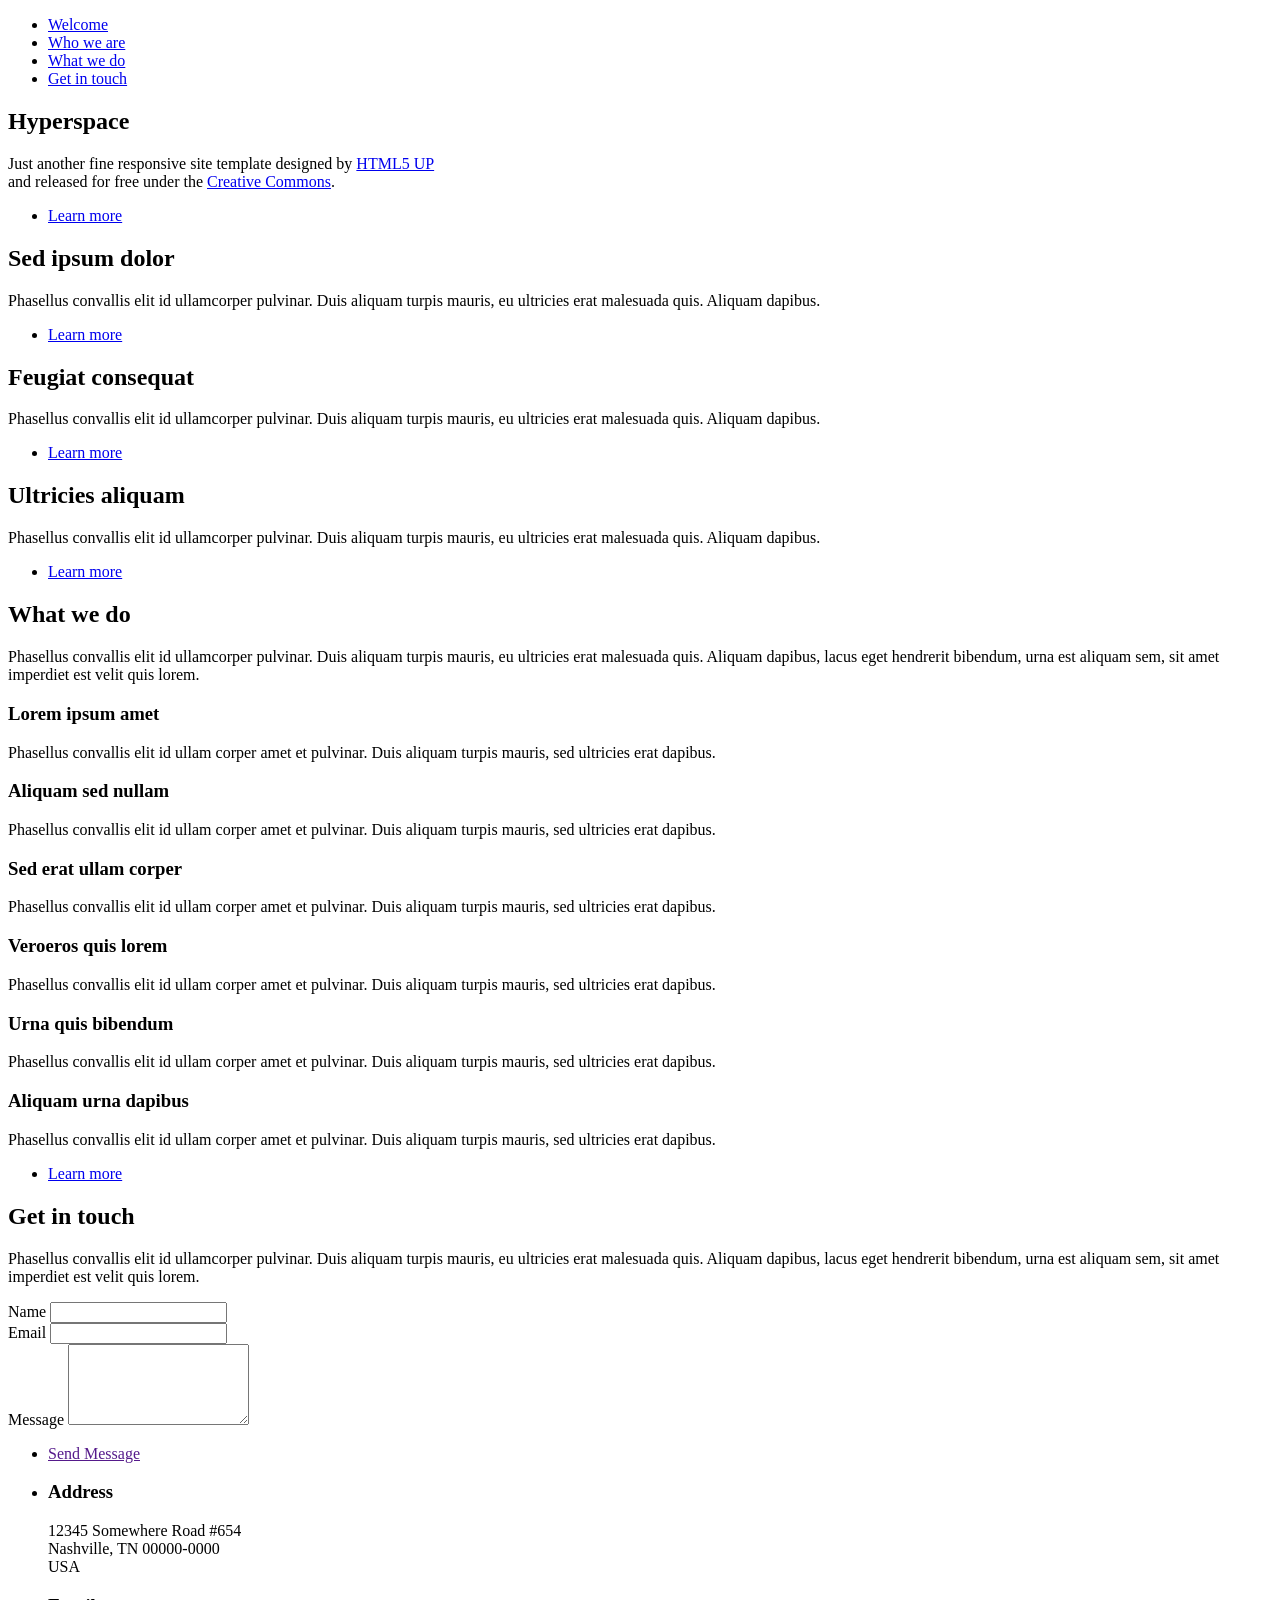
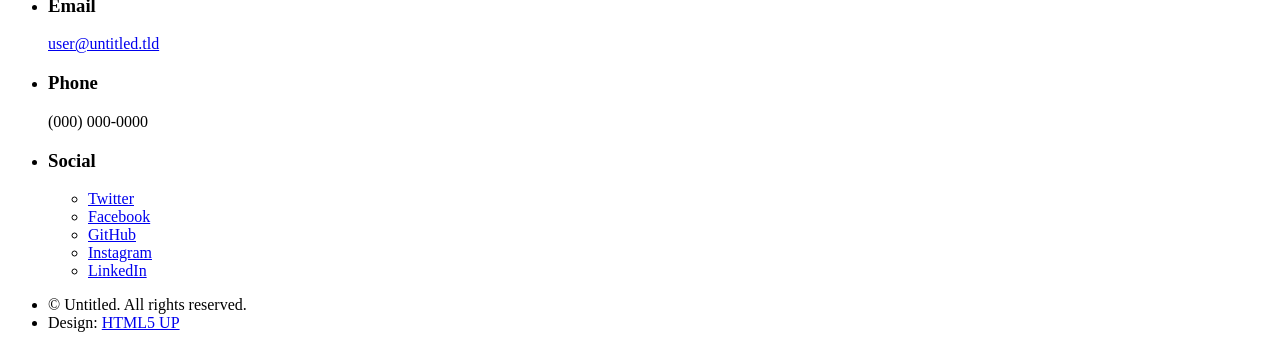
==== index.html @ 0ac6e97e "uploading template" ====
<!DOCTYPE HTML>
<!--
	Hyperspace by HTML5 UP
	html5up.net | @ajlkn
	Free for personal and commercial use under the CCA 3.0 license (html5up.net/license)
-->
<html>
	<head>
		<title>Hyperspace by HTML5 UP</title>
		<meta charset="utf-8" />
		<meta name="viewport" content="width=device-width, initial-scale=1, user-scalable=no" />
		<link rel="stylesheet" href="assets/css/main.css" />
		<noscript><link rel="stylesheet" href="assets/css/noscript.css" /></noscript>
	</head>
	<body class="is-preload">

		<!-- Sidebar -->
			<section id="sidebar">
				<div class="inner">
					<nav>
						<ul>
							<li><a href="#intro">Welcome</a></li>
							<li><a href="#one">Who we are</a></li>
							<li><a href="#two">What we do</a></li>
							<li><a href="#three">Get in touch</a></li>
						</ul>
					</nav>
				</div>
			</section>

		<!-- Wrapper -->
			<div id="wrapper">

				<!-- Intro -->
					<section id="intro" class="wrapper style1 fullscreen fade-up">
						<div class="inner">
							<h1>Hyperspace</h1>
							<p>Just another fine responsive site template designed by <a href="http://html5up.net">HTML5 UP</a><br />
							and released for free under the <a href="http://html5up.net/license">Creative Commons</a>.</p>
							<ul class="actions">
								<li><a href="#one" class="button scrolly">Learn more</a></li>
							</ul>
						</div>
					</section>

				<!-- One -->
					<section id="one" class="wrapper style2 spotlights">
						<section>
							<a href="#" class="image"><img src="images/pic01.jpg" alt="" data-position="center center" /></a>
							<div class="content">
								<div class="inner">
									<h2>Sed ipsum dolor</h2>
									<p>Phasellus convallis elit id ullamcorper pulvinar. Duis aliquam turpis mauris, eu ultricies erat malesuada quis. Aliquam dapibus.</p>
									<ul class="actions">
										<li><a href="generic.html" class="button">Learn more</a></li>
									</ul>
								</div>
							</div>
						</section>
						<section>
							<a href="#" class="image"><img src="images/pic02.jpg" alt="" data-position="top center" /></a>
							<div class="content">
								<div class="inner">
									<h2>Feugiat consequat</h2>
									<p>Phasellus convallis elit id ullamcorper pulvinar. Duis aliquam turpis mauris, eu ultricies erat malesuada quis. Aliquam dapibus.</p>
									<ul class="actions">
										<li><a href="generic.html" class="button">Learn more</a></li>
									</ul>
								</div>
							</div>
						</section>
						<section>
							<a href="#" class="image"><img src="images/pic03.jpg" alt="" data-position="25% 25%" /></a>
							<div class="content">
								<div class="inner">
									<h2>Ultricies aliquam</h2>
									<p>Phasellus convallis elit id ullamcorper pulvinar. Duis aliquam turpis mauris, eu ultricies erat malesuada quis. Aliquam dapibus.</p>
									<ul class="actions">
										<li><a href="generic.html" class="button">Learn more</a></li>
									</ul>
								</div>
							</div>
						</section>
					</section>

				<!-- Two -->
					<section id="two" class="wrapper style3 fade-up">
						<div class="inner">
							<h2>What we do</h2>
							<p>Phasellus convallis elit id ullamcorper pulvinar. Duis aliquam turpis mauris, eu ultricies erat malesuada quis. Aliquam dapibus, lacus eget hendrerit bibendum, urna est aliquam sem, sit amet imperdiet est velit quis lorem.</p>
							<div class="features">
								<section>
									<span class="icon solid major fa-code"></span>
									<h3>Lorem ipsum amet</h3>
									<p>Phasellus convallis elit id ullam corper amet et pulvinar. Duis aliquam turpis mauris, sed ultricies erat dapibus.</p>
								</section>
								<section>
									<span class="icon solid major fa-lock"></span>
									<h3>Aliquam sed nullam</h3>
									<p>Phasellus convallis elit id ullam corper amet et pulvinar. Duis aliquam turpis mauris, sed ultricies erat dapibus.</p>
								</section>
								<section>
									<span class="icon solid major fa-cog"></span>
									<h3>Sed erat ullam corper</h3>
									<p>Phasellus convallis elit id ullam corper amet et pulvinar. Duis aliquam turpis mauris, sed ultricies erat dapibus.</p>
								</section>
								<section>
									<span class="icon solid major fa-desktop"></span>
									<h3>Veroeros quis lorem</h3>
									<p>Phasellus convallis elit id ullam corper amet et pulvinar. Duis aliquam turpis mauris, sed ultricies erat dapibus.</p>
								</section>
								<section>
									<span class="icon solid major fa-link"></span>
									<h3>Urna quis bibendum</h3>
									<p>Phasellus convallis elit id ullam corper amet et pulvinar. Duis aliquam turpis mauris, sed ultricies erat dapibus.</p>
								</section>
								<section>
									<span class="icon major fa-gem"></span>
									<h3>Aliquam urna dapibus</h3>
									<p>Phasellus convallis elit id ullam corper amet et pulvinar. Duis aliquam turpis mauris, sed ultricies erat dapibus.</p>
								</section>
							</div>
							<ul class="actions">
								<li><a href="generic.html" class="button">Learn more</a></li>
							</ul>
						</div>
					</section>

				<!-- Three -->
					<section id="three" class="wrapper style1 fade-up">
						<div class="inner">
							<h2>Get in touch</h2>
							<p>Phasellus convallis elit id ullamcorper pulvinar. Duis aliquam turpis mauris, eu ultricies erat malesuada quis. Aliquam dapibus, lacus eget hendrerit bibendum, urna est aliquam sem, sit amet imperdiet est velit quis lorem.</p>
							<div class="split style1">
								<section>
									<form method="post" action="#">
										<div class="fields">
											<div class="field half">
												<label for="name">Name</label>
												<input type="text" name="name" id="name" />
											</div>
											<div class="field half">
												<label for="email">Email</label>
												<input type="text" name="email" id="email" />
											</div>
											<div class="field">
												<label for="message">Message</label>
												<textarea name="message" id="message" rows="5"></textarea>
											</div>
										</div>
										<ul class="actions">
											<li><a href="" class="button submit">Send Message</a></li>
										</ul>
									</form>
								</section>
								<section>
									<ul class="contact">
										<li>
											<h3>Address</h3>
											<span>12345 Somewhere Road #654<br />
											Nashville, TN 00000-0000<br />
											USA</span>
										</li>
										<li>
											<h3>Email</h3>
											<a href="#">user@untitled.tld</a>
										</li>
										<li>
											<h3>Phone</h3>
											<span>(000) 000-0000</span>
										</li>
										<li>
											<h3>Social</h3>
											<ul class="icons">
												<li><a href="#" class="icon brands fa-twitter"><span class="label">Twitter</span></a></li>
												<li><a href="#" class="icon brands fa-facebook-f"><span class="label">Facebook</span></a></li>
												<li><a href="#" class="icon brands fa-github"><span class="label">GitHub</span></a></li>
												<li><a href="#" class="icon brands fa-instagram"><span class="label">Instagram</span></a></li>
												<li><a href="#" class="icon brands fa-linkedin-in"><span class="label">LinkedIn</span></a></li>
											</ul>
										</li>
									</ul>
								</section>
							</div>
						</div>
					</section>

			</div>

		<!-- Footer -->
			<footer id="footer" class="wrapper style1-alt">
				<div class="inner">
					<ul class="menu">
						<li>&copy; Untitled. All rights reserved.</li><li>Design: <a href="http://html5up.net">HTML5 UP</a></li>
					</ul>
				</div>
			</footer>

		<!-- Scripts -->
			<script src="assets/js/jquery.min.js"></script>
			<script src="assets/js/jquery.scrollex.min.js"></script>
			<script src="assets/js/jquery.scrolly.min.js"></script>
			<script src="assets/js/browser.min.js"></script>
			<script src="assets/js/breakpoints.min.js"></script>
			<script src="assets/js/util.js"></script>
			<script src="assets/js/main.js"></script>

	</body>
</html>
---- assets/css/main.css ----
@import url(fontawesome-all.min.css);

/*
	Hyperspace by HTML5 UP
	html5up.net | @ajlkn
	Free for personal and commercial use under the CCA 3.0 license (html5up.net/license)
*/

html, body, div, span, applet, object,
iframe, h1, h2, h3, h4, h5, h6, p, blockquote,
pre, a, abbr, acronym, address, big, cite,
code, del, dfn, em, img, ins, kbd, q, s, samp,
small, strike, strong, sub, sup, tt, var, b,
u, i, center, dl, dt, dd, ol, ul, li, fieldset,
form, label, legend, table, caption, tbody,
tfoot, thead, tr, th, td, article, aside,
canvas, details, embed, figure, figcaption,
footer, header, hgroup, menu, nav, output, ruby,
section, summary, time, mark, audio, video {
	margin: 0;
	padding: 0;
	border: 0;
	font-size: 100%;
	font: inherit;
	vertical-align: baseline;}

article, aside, details, figcaption, figure,
footer, header, hgroup, menu, nav, section {
	display: block;}

body {
	line-height: 1;
}

ol, ul {
	list-style: none;
}

blockquote, q {
	quotes: none;
}

	blockquote:before, blockquote:after, q:before, q:after {
		content: '';
		content: none;
	}

table {
	border-collapse: collapse;
	border-spacing: 0;
}

body {
	-webkit-text-size-adjust: none;
}

mark {
	background-color: transparent;
	color: inherit;
}

input::-moz-focus-inner {
	border: 0;
	padding: 0;
}

input, select, textarea {
	-moz-appearance: none;
	-webkit-appearance: none;
	-ms-appearance: none;
	appearance: none;
}

/* Basic */

	@-ms-viewport {
		width: device-width;
	}

	body {
		-ms-overflow-style: scrollbar;
	}

	@media screen and (max-width: 480px) {

		html, body {
			min-width: 320px;
		}

	}

	html {
		box-sizing: border-box;
	}

	*, *:before, *:after {
		box-sizing: inherit;
	}

	body {
		background: #312450;
	}

		body.is-preload *, body.is-preload *:before, body.is-preload *:after {
			-moz-animation: none !important;
			-webkit-animation: none !important;
			-ms-animation: none !important;
			animation: none !important;
			-moz-transition: none !important;
			-webkit-transition: none !important;
			-ms-transition: none !important;
			transition: none !important;
		}

/* Type */

	body, input, select, textarea {
		color: rgba(255, 255, 255, 0.55);
		font-family: Arial, Helvetica, sans-serif;
		font-size: 16.5pt;
		font-weight: normal;
		line-height: 1.75;
	}

		@media screen and (max-width: 1680px) {

			body, input, select, textarea {
				font-size: 13pt;
			}

		}

		@media screen and (max-width: 1280px) {

			body, input, select, textarea {
				font-size: 12pt;
			}

		}

		@media screen and (max-width: 360px) {

			body, input, select, textarea {
				font-size: 11pt;
			}

		}

	a {
		-moz-transition: color 0.2s ease, border-bottom-color 0.2s ease;
		-webkit-transition: color 0.2s ease, border-bottom-color 0.2s ease;
		-ms-transition: color 0.2s ease, border-bottom-color 0.2s ease;
		transition: color 0.2s ease, border-bottom-color 0.2s ease;
		border-bottom: dotted 1px rgba(255, 255, 255, 0.35);
		color: inherit;
		text-decoration: none;
	}

		a:hover {
			border-bottom-color: transparent;
			color: #ffffff;
		}

	strong, b {
		color: #ffffff;
		font-weight: bold;
	}

	em, i {
		font-style: italic;
	}

	p {
		margin: 0 0 2em 0;
	}

	h1, h2, h3, h4, h5, h6 {
		color: #ffffff;
		font-weight: bold;
		line-height: 1.5;
		margin: 0 0 0.5em 0;
	}

		h1 a, h2 a, h3 a, h4 a, h5 a, h6 a {
			color: inherit;
			text-decoration: none;
		}

	h1 {
		font-size: 2.75em;
	}

		h1.major {
			margin: 0 0 1.3em 0;
			position: relative;
			padding-bottom: 0.35em;
		}

			h1.major:after {
				background-image: -moz-linear-gradient(to right, #5e42a6, #b74e91);
				background-image: -webkit-linear-gradient(to right, #5e42a6, #b74e91);
				background-image: -ms-linear-gradient(to right, #5e42a6, #b74e91);
				background-image: linear-gradient(to right, #5e42a6, #b74e91);
				-moz-transition: max-width 0.2s ease;
				-webkit-transition: max-width 0.2s ease;
				-ms-transition: max-width 0.2s ease;
				transition: max-width 0.2s ease;
				border-radius: 0.2em;
				bottom: 0;
				content: '';
				height: 0.05em;
				position: absolute;
				right: 0;
				width: 100%;
			}

	h2 {
		font-size: 1.75em;
	}

	h3 {
		font-size: 1.1em;
	}

	h4 {
		font-size: 1em;
	}

	h5 {
		font-size: 0.8em;
	}

	h6 {
		font-size: 0.6em;
	}

	@media screen and (max-width: 736px) {

		h1 {
			font-size: 2em;
		}

		h2 {
			font-size: 1.25em;
		}

		h3 {
			font-size: 1em;
		}

		h4 {
			font-size: 0.8em;
		}

		h5 {
			font-size: 0.6em;
		}

		h6 {
			font-size: 0.6em;
		}

	}

	sub {
		font-size: 0.8em;
		position: relative;
		top: 0.5em;
	}

	sup {
		font-size: 0.8em;
		position: relative;
		top: -0.5em;
	}

	blockquote {
		border-left: solid 4px rgba(255, 255, 255, 0.15);
		font-style: italic;
		margin: 0 0 2em 0;
		padding: 0.5em 0 0.5em 2em;
	}

	code {
		background: rgba(255, 255, 255, 0.05);
		border-radius: 0.25em;
		border: solid 1px rgba(255, 255, 255, 0.15);
		font-family: "Courier New", monospace;
		font-size: 0.9em;
		margin: 0 0.25em;
		padding: 0.25em 0.65em;
	}

	pre {
		-webkit-overflow-scrolling: touch;
		font-family: "Courier New", monospace;
		font-size: 0.9em;
		margin: 0 0 2em 0;
	}

		pre code {
			display: block;
			line-height: 1.75em;
			padding: 1em 1.5em;
			overflow-x: auto;
		}

	hr {
		border: 0;
		border-bottom: solid 1px rgba(255, 255, 255, 0.15);
		margin: 2em 0;
	}

		hr.major {
			margin: 3em 0;
		}

	.align-left {
		text-align: left;
	}

	.align-center {
		text-align: center;
	}

	.align-right {
		text-align: right;
	}

/* Row */

	.row {
		display: flex;
		flex-wrap: wrap;
		box-sizing: border-box;
		align-items: stretch;
	}

		.row > * {
			box-sizing: border-box;
		}

		.row.gtr-uniform > * > :last-child {
			margin-bottom: 0;
		}

		.row.aln-left {
			justify-content: flex-start;
		}

		.row.aln-center {
			justify-content: center;
		}

		.row.aln-right {
			justify-content: flex-end;
		}

		.row.aln-top {
			align-items: flex-start;
		}

		.row.aln-middle {
			align-items: center;
		}

		.row.aln-bottom {
			align-items: flex-end;
		}

		.row > .imp {
			order: -1;
		}

		.row > .col-1 {
			width: 8.33333%;
		}

		.row > .off-1 {
			margin-left: 8.33333%;
		}

		.row > .col-2 {
			width: 16.66667%;
		}

		.row > .off-2 {
			margin-left: 16.66667%;
		}

		.row > .col-3 {
			width: 25%;
		}

		.row > .off-3 {
			margin-left: 25%;
		}

		.row > .col-4 {
			width: 33.33333%;
		}

		.row > .off-4 {
			margin-left: 33.33333%;
		}

		.row > .col-5 {
			width: 41.66667%;
		}

		.row > .off-5 {
			margin-left: 41.66667%;
		}

		.row > .col-6 {
			width: 50%;
		}

		.row > .off-6 {
			margin-left: 50%;
		}

		.row > .col-7 {
			width: 58.33333%;
		}

		.row > .off-7 {
			margin-left: 58.33333%;
		}

		.row > .col-8 {
			width: 66.66667%;
		}

		.row > .off-8 {
			margin-left: 66.66667%;
		}

		.row > .col-9 {
			width: 75%;
		}

		.row > .off-9 {
			margin-left: 75%;
		}

		.row > .col-10 {
			width: 83.33333%;
		}

		.row > .off-10 {
			margin-left: 83.33333%;
		}

		.row > .col-11 {
			width: 91.66667%;
		}

		.row > .off-11 {
			margin-left: 91.66667%;
		}

		.row > .col-12 {
			width: 100%;
		}

		.row > .off-12 {
			margin-left: 100%;
		}

		.row.gtr-0 {
			margin-top: 0;
			margin-left: 0em;
		}

			.row.gtr-0 > * {
				padding: 0 0 0 0em;
			}

			.row.gtr-0.gtr-uniform {
				margin-top: 0em;
			}

				.row.gtr-0.gtr-uniform > * {
					padding-top: 0em;
				}

		.row.gtr-25 {
			margin-top: 0;
			margin-left: -0.375em;
		}

			.row.gtr-25 > * {
				padding: 0 0 0 0.375em;
			}

			.row.gtr-25.gtr-uniform {
				margin-top: -0.375em;
			}

				.row.gtr-25.gtr-uniform > * {
					padding-top: 0.375em;
				}

		.row.gtr-50 {
			margin-top: 0;
			margin-left: -0.75em;
		}

			.row.gtr-50 > * {
				padding: 0 0 0 0.75em;
			}

			.row.gtr-50.gtr-uniform {
				margin-top: -0.75em;
			}

				.row.gtr-50.gtr-uniform > * {
					padding-top: 0.75em;
				}

		.row {
			margin-top: 0;
			margin-left: -1.5em;
		}

			.row > * {
				padding: 0 0 0 1.5em;
			}

			.row.gtr-uniform {
				margin-top: -1.5em;
			}

				.row.gtr-uniform > * {
					padding-top: 1.5em;
				}

		.row.gtr-150 {
			margin-top: 0;
			margin-left: -2.25em;
		}

			.row.gtr-150 > * {
				padding: 0 0 0 2.25em;
			}

			.row.gtr-150.gtr-uniform {
				margin-top: -2.25em;
			}

				.row.gtr-150.gtr-uniform > * {
					padding-top: 2.25em;
				}

		.row.gtr-200 {
			margin-top: 0;
			margin-left: -3em;
		}

			.row.gtr-200 > * {
				padding: 0 0 0 3em;
			}

			.row.gtr-200.gtr-uniform {
				margin-top: -3em;
			}

				.row.gtr-200.gtr-uniform > * {
					padding-top: 3em;
				}

		@media screen and (max-width: 1680px) {

			.row {
				display: flex;
				flex-wrap: wrap;
				box-sizing: border-box;
				align-items: stretch;
			}

				.row > * {
					box-sizing: border-box;
				}

				.row.gtr-uniform > * > :last-child {
					margin-bottom: 0;
				}

				.row.aln-left {
					justify-content: flex-start;
				}

				.row.aln-center {
					justify-content: center;
				}

				.row.aln-right {
					justify-content: flex-end;
				}

				.row.aln-top {
					align-items: flex-start;
				}

				.row.aln-middle {
					align-items: center;
				}

				.row.aln-bottom {
					align-items: flex-end;
				}

				.row > .imp-xlarge {
					order: -1;
				}

				.row > .col-1-xlarge {
					width: 8.33333%;
				}

				.row > .off-1-xlarge {
					margin-left: 8.33333%;
				}

				.row > .col-2-xlarge {
					width: 16.66667%;
				}

				.row > .off-2-xlarge {
					margin-left: 16.66667%;
				}

				.row > .col-3-xlarge {
					width: 25%;
				}

				.row > .off-3-xlarge {
					margin-left: 25%;
				}

				.row > .col-4-xlarge {
					width: 33.33333%;
				}

				.row > .off-4-xlarge {
					margin-left: 33.33333%;
				}

				.row > .col-5-xlarge {
					width: 41.66667%;
				}

				.row > .off-5-xlarge {
					margin-left: 41.66667%;
				}

				.row > .col-6-xlarge {
					width: 50%;
				}

				.row > .off-6-xlarge {
					margin-left: 50%;
				}

				.row > .col-7-xlarge {
					width: 58.33333%;
				}

				.row > .off-7-xlarge {
					margin-left: 58.33333%;
				}

				.row > .col-8-xlarge {
					width: 66.66667%;
				}

				.row > .off-8-xlarge {
					margin-left: 66.66667%;
				}

				.row > .col-9-xlarge {
					width: 75%;
				}

				.row > .off-9-xlarge {
					margin-left: 75%;
				}

				.row > .col-10-xlarge {
					width: 83.33333%;
				}

				.row > .off-10-xlarge {
					margin-left: 83.33333%;
				}

				.row > .col-11-xlarge {
					width: 91.66667%;
				}

				.row > .off-11-xlarge {
					margin-left: 91.66667%;
				}

				.row > .col-12-xlarge {
					width: 100%;
				}

				.row > .off-12-xlarge {
					margin-left: 100%;
				}

				.row.gtr-0 {
					margin-top: 0;
					margin-left: 0em;
				}

					.row.gtr-0 > * {
						padding: 0 0 0 0em;
					}

					.row.gtr-0.gtr-uniform {
						margin-top: 0em;
					}

						.row.gtr-0.gtr-uniform > * {
							padding-top: 0em;
						}

				.row.gtr-25 {
					margin-top: 0;
					margin-left: -0.375em;
				}

					.row.gtr-25 > * {
						padding: 0 0 0 0.375em;
					}

					.row.gtr-25.gtr-uniform {
						margin-top: -0.375em;
					}

						.row.gtr-25.gtr-uniform > * {
							padding-top: 0.375em;
						}

				.row.gtr-50 {
					margin-top: 0;
					margin-left: -0.75em;
				}

					.row.gtr-50 > * {
						padding: 0 0 0 0.75em;
					}

					.row.gtr-50.gtr-uniform {
						margin-top: -0.75em;
					}

						.row.gtr-50.gtr-uniform > * {
							padding-top: 0.75em;
						}

				.row {
					margin-top: 0;
					margin-left: -1.5em;
				}

					.row > * {
						padding: 0 0 0 1.5em;
					}

					.row.gtr-uniform {
						margin-top: -1.5em;
					}

						.row.gtr-uniform > * {
							padding-top: 1.5em;
						}

				.row.gtr-150 {
					margin-top: 0;
					margin-left: -2.25em;
				}

					.row.gtr-150 > * {
						padding: 0 0 0 2.25em;
					}

					.row.gtr-150.gtr-uniform {
						margin-top: -2.25em;
					}

						.row.gtr-150.gtr-uniform > * {
							padding-top: 2.25em;
						}

				.row.gtr-200 {
					margin-top: 0;
					margin-left: -3em;
				}

					.row.gtr-200 > * {
						padding: 0 0 0 3em;
					}

					.row.gtr-200.gtr-uniform {
						margin-top: -3em;
					}

						.row.gtr-200.gtr-uniform > * {
							padding-top: 3em;
						}

		}

		@media screen and (max-width: 1280px) {

			.row {
				display: flex;
				flex-wrap: wrap;
				box-sizing: border-box;
				align-items: stretch;
			}

				.row > * {
					box-sizing: border-box;
				}

				.row.gtr-uniform > * > :last-child {
					margin-bottom: 0;
				}

				.row.aln-left {
					justify-content: flex-start;
				}

				.row.aln-center {
					justify-content: center;
				}

				.row.aln-right {
					justify-content: flex-end;
				}

				.row.aln-top {
					align-items: flex-start;
				}

				.row.aln-middle {
					align-items: center;
				}

				.row.aln-bottom {
					align-items: flex-end;
				}

				.row > .imp-large {
					order: -1;
				}

				.row > .col-1-large {
					width: 8.33333%;
				}

				.row > .off-1-large {
					margin-left: 8.33333%;
				}

				.row > .col-2-large {
					width: 16.66667%;
				}

				.row > .off-2-large {
					margin-left: 16.66667%;
				}

				.row > .col-3-large {
					width: 25%;
				}

				.row > .off-3-large {
					margin-left: 25%;
				}

				.row > .col-4-large {
					width: 33.33333%;
				}

				.row > .off-4-large {
					margin-left: 33.33333%;
				}

				.row > .col-5-large {
					width: 41.66667%;
				}

				.row > .off-5-large {
					margin-left: 41.66667%;
				}

				.row > .col-6-large {
					width: 50%;
				}

				.row > .off-6-large {
					margin-left: 50%;
				}

				.row > .col-7-large {
					width: 58.33333%;
				}

				.row > .off-7-large {
					margin-left: 58.33333%;
				}

				.row > .col-8-large {
					width: 66.66667%;
				}

				.row > .off-8-large {
					margin-left: 66.66667%;
				}

				.row > .col-9-large {
					width: 75%;
				}

				.row > .off-9-large {
					margin-left: 75%;
				}

				.row > .col-10-large {
					width: 83.33333%;
				}

				.row > .off-10-large {
					margin-left: 83.33333%;
				}

				.row > .col-11-large {
					width: 91.66667%;
				}

				.row > .off-11-large {
					margin-left: 91.66667%;
				}

				.row > .col-12-large {
					width: 100%;
				}

				.row > .off-12-large {
					margin-left: 100%;
				}

				.row.gtr-0 {
					margin-top: 0;
					margin-left: 0em;
				}

					.row.gtr-0 > * {
						padding: 0 0 0 0em;
					}

					.row.gtr-0.gtr-uniform {
						margin-top: 0em;
					}

						.row.gtr-0.gtr-uniform > * {
							padding-top: 0em;
						}

				.row.gtr-25 {
					margin-top: 0;
					margin-left: -0.375em;
				}

					.row.gtr-25 > * {
						padding: 0 0 0 0.375em;
					}

					.row.gtr-25.gtr-uniform {
						margin-top: -0.375em;
					}

						.row.gtr-25.gtr-uniform > * {
							padding-top: 0.375em;
						}

				.row.gtr-50 {
					margin-top: 0;
					margin-left: -0.75em;
				}

					.row.gtr-50 > * {
						padding: 0 0 0 0.75em;
					}

					.row.gtr-50.gtr-uniform {
						margin-top: -0.75em;
					}

						.row.gtr-50.gtr-uniform > * {
							padding-top: 0.75em;
						}

				.row {
					margin-top: 0;
					margin-left: -1.5em;
				}

					.row > * {
						padding: 0 0 0 1.5em;
					}

					.row.gtr-uniform {
						margin-top: -1.5em;
					}

						.row.gtr-uniform > * {
							padding-top: 1.5em;
						}

				.row.gtr-150 {
					margin-top: 0;
					margin-left: -2.25em;
				}

					.row.gtr-150 > * {
						padding: 0 0 0 2.25em;
					}

					.row.gtr-150.gtr-uniform {
						margin-top: -2.25em;
					}

						.row.gtr-150.gtr-uniform > * {
							padding-top: 2.25em;
						}

				.row.gtr-200 {
					margin-top: 0;
					margin-left: -3em;
				}

					.row.gtr-200 > * {
						padding: 0 0 0 3em;
					}

					.row.gtr-200.gtr-uniform {
						margin-top: -3em;
					}

						.row.gtr-200.gtr-uniform > * {
							padding-top: 3em;
						}

		}

		@media screen and (max-width: 980px) {

			.row {
				display: flex;
				flex-wrap: wrap;
				box-sizing: border-box;
				align-items: stretch;
			}

				.row > * {
					box-sizing: border-box;
				}

				.row.gtr-uniform > * > :last-child {
					margin-bottom: 0;
				}

				.row.aln-left {
					justify-content: flex-start;
				}

				.row.aln-center {
					justify-content: center;
				}

				.row.aln-right {
					justify-content: flex-end;
				}

				.row.aln-top {
					align-items: flex-start;
				}

				.row.aln-middle {
					align-items: center;
				}

				.row.aln-bottom {
					align-items: flex-end;
				}

				.row > .imp-medium {
					order: -1;
				}

				.row > .col-1-medium {
					width: 8.33333%;
				}

				.row > .off-1-medium {
					margin-left: 8.33333%;
				}

				.row > .col-2-medium {
					width: 16.66667%;
				}

				.row > .off-2-medium {
					margin-left: 16.66667%;
				}

				.row > .col-3-medium {
					width: 25%;
				}

				.row > .off-3-medium {
					margin-left: 25%;
				}

				.row > .col-4-medium {
					width: 33.33333%;
				}

				.row > .off-4-medium {
					margin-left: 33.33333%;
				}

				.row > .col-5-medium {
					width: 41.66667%;
				}

				.row > .off-5-medium {
					margin-left: 41.66667%;
				}

				.row > .col-6-medium {
					width: 50%;
				}

				.row > .off-6-medium {
					margin-left: 50%;
				}

				.row > .col-7-medium {
					width: 58.33333%;
				}

				.row > .off-7-medium {
					margin-left: 58.33333%;
				}

				.row > .col-8-medium {
					width: 66.66667%;
				}

				.row > .off-8-medium {
					margin-left: 66.66667%;
				}

				.row > .col-9-medium {
					width: 75%;
				}

				.row > .off-9-medium {
					margin-left: 75%;
				}

				.row > .col-10-medium {
					width: 83.33333%;
				}

				.row > .off-10-medium {
					margin-left: 83.33333%;
				}

				.row > .col-11-medium {
					width: 91.66667%;
				}

				.row > .off-11-medium {
					margin-left: 91.66667%;
				}

				.row > .col-12-medium {
					width: 100%;
				}

				.row > .off-12-medium {
					margin-left: 100%;
				}

				.row.gtr-0 {
					margin-top: 0;
					margin-left: 0em;
				}

					.row.gtr-0 > * {
						padding: 0 0 0 0em;
					}

					.row.gtr-0.gtr-uniform {
						margin-top: 0em;
					}

						.row.gtr-0.gtr-uniform > * {
							padding-top: 0em;
						}

				.row.gtr-25 {
					margin-top: 0;
					margin-left: -0.375em;
				}

					.row.gtr-25 > * {
						padding: 0 0 0 0.375em;
					}

					.row.gtr-25.gtr-uniform {
						margin-top: -0.375em;
					}

						.row.gtr-25.gtr-uniform > * {
							padding-top: 0.375em;
						}

				.row.gtr-50 {
					margin-top: 0;
					margin-left: -0.75em;
				}

					.row.gtr-50 > * {
						padding: 0 0 0 0.75em;
					}

					.row.gtr-50.gtr-uniform {
						margin-top: -0.75em;
					}

						.row.gtr-50.gtr-uniform > * {
							padding-top: 0.75em;
						}

				.row {
					margin-top: 0;
					margin-left: -1.5em;
				}

					.row > * {
						padding: 0 0 0 1.5em;
					}

					.row.gtr-uniform {
						margin-top: -1.5em;
					}

						.row.gtr-uniform > * {
							padding-top: 1.5em;
						}

				.row.gtr-150 {
					margin-top: 0;
					margin-left: -2.25em;
				}

					.row.gtr-150 > * {
						padding: 0 0 0 2.25em;
					}

					.row.gtr-150.gtr-uniform {
						margin-top: -2.25em;
					}

						.row.gtr-150.gtr-uniform > * {
							padding-top: 2.25em;
						}

				.row.gtr-200 {
					margin-top: 0;
					margin-left: -3em;
				}

					.row.gtr-200 > * {
						padding: 0 0 0 3em;
					}

					.row.gtr-200.gtr-uniform {
						margin-top: -3em;
					}

						.row.gtr-200.gtr-uniform > * {
							padding-top: 3em;
						}

		}

		@media screen and (max-width: 736px) {

			.row {
				display: flex;
				flex-wrap: wrap;
				box-sizing: border-box;
				align-items: stretch;
			}

				.row > * {
					box-sizing: border-box;
				}

				.row.gtr-uniform > * > :last-child {
					margin-bottom: 0;
				}

				.row.aln-left {
					justify-content: flex-start;
				}

				.row.aln-center {
					justify-content: center;
				}

				.row.aln-right {
					justify-content: flex-end;
				}

				.row.aln-top {
					align-items: flex-start;
				}

				.row.aln-middle {
					align-items: center;
				}

				.row.aln-bottom {
					align-items: flex-end;
				}

				.row > .imp-small {
					order: -1;
				}

				.row > .col-1-small {
					width: 8.33333%;
				}

				.row > .off-1-small {
					margin-left: 8.33333%;
				}

				.row > .col-2-small {
					width: 16.66667%;
				}

				.row > .off-2-small {
					margin-left: 16.66667%;
				}

				.row > .col-3-small {
					width: 25%;
				}

				.row > .off-3-small {
					margin-left: 25%;
				}

				.row > .col-4-small {
					width: 33.33333%;
				}

				.row > .off-4-small {
					margin-left: 33.33333%;
				}

				.row > .col-5-small {
					width: 41.66667%;
				}

				.row > .off-5-small {
					margin-left: 41.66667%;
				}

				.row > .col-6-small {
					width: 50%;
				}

				.row > .off-6-small {
					margin-left: 50%;
				}

				.row > .col-7-small {
					width: 58.33333%;
				}

				.row > .off-7-small {
					margin-left: 58.33333%;
				}

				.row > .col-8-small {
					width: 66.66667%;
				}

				.row > .off-8-small {
					margin-left: 66.66667%;
				}

				.row > .col-9-small {
					width: 75%;
				}

				.row > .off-9-small {
					margin-left: 75%;
				}

				.row > .col-10-small {
					width: 83.33333%;
				}

				.row > .off-10-small {
					margin-left: 83.33333%;
				}

				.row > .col-11-small {
					width: 91.66667%;
				}

				.row > .off-11-small {
					margin-left: 91.66667%;
				}

				.row > .col-12-small {
					width: 100%;
				}

				.row > .off-12-small {
					margin-left: 100%;
				}

				.row.gtr-0 {
					margin-top: 0;
					margin-left: 0em;
				}

					.row.gtr-0 > * {
						padding: 0 0 0 0em;
					}

					.row.gtr-0.gtr-uniform {
						margin-top: 0em;
					}

						.row.gtr-0.gtr-uniform > * {
							padding-top: 0em;
						}

				.row.gtr-25 {
					margin-top: 0;
					margin-left: -0.375em;
				}

					.row.gtr-25 > * {
						padding: 0 0 0 0.375em;
					}

					.row.gtr-25.gtr-uniform {
						margin-top: -0.375em;
					}

						.row.gtr-25.gtr-uniform > * {
							padding-top: 0.375em;
						}

				.row.gtr-50 {
					margin-top: 0;
					margin-left: -0.75em;
				}

					.row.gtr-50 > * {
						padding: 0 0 0 0.75em;
					}

					.row.gtr-50.gtr-uniform {
						margin-top: -0.75em;
					}

						.row.gtr-50.gtr-uniform > * {
							padding-top: 0.75em;
						}

				.row {
					margin-top: 0;
					margin-left: -1.5em;
				}

					.row > * {
						padding: 0 0 0 1.5em;
					}

					.row.gtr-uniform {
						margin-top: -1.5em;
					}

						.row.gtr-uniform > * {
							padding-top: 1.5em;
						}

				.row.gtr-150 {
					margin-top: 0;
					margin-left: -2.25em;
				}

					.row.gtr-150 > * {
						padding: 0 0 0 2.25em;
					}

					.row.gtr-150.gtr-uniform {
						margin-top: -2.25em;
					}

						.row.gtr-150.gtr-uniform > * {
							padding-top: 2.25em;
						}

				.row.gtr-200 {
					margin-top: 0;
					margin-left: -3em;
				}

					.row.gtr-200 > * {
						padding: 0 0 0 3em;
					}

					.row.gtr-200.gtr-uniform {
						margin-top: -3em;
					}

						.row.gtr-200.gtr-uniform > * {
							padding-top: 3em;
						}

		}

		@media screen and (max-width: 480px) {

			.row {
				display: flex;
				flex-wrap: wrap;
				box-sizing: border-box;
				align-items: stretch;
			}

				.row > * {
					box-sizing: border-box;
				}

				.row.gtr-uniform > * > :last-child {
					margin-bottom: 0;
				}

				.row.aln-left {
					justify-content: flex-start;
				}

				.row.aln-center {
					justify-content: center;
				}

				.row.aln-right {
					justify-content: flex-end;
				}

				.row.aln-top {
					align-items: flex-start;
				}

				.row.aln-middle {
					align-items: center;
				}

				.row.aln-bottom {
					align-items: flex-end;
				}

				.row > .imp-xsmall {
					order: -1;
				}

				.row > .col-1-xsmall {
					width: 8.33333%;
				}

				.row > .off-1-xsmall {
					margin-left: 8.33333%;
				}

				.row > .col-2-xsmall {
					width: 16.66667%;
				}

				.row > .off-2-xsmall {
					margin-left: 16.66667%;
				}

				.row > .col-3-xsmall {
					width: 25%;
				}

				.row > .off-3-xsmall {
					margin-left: 25%;
				}

				.row > .col-4-xsmall {
					width: 33.33333%;
				}

				.row > .off-4-xsmall {
					margin-left: 33.33333%;
				}

				.row > .col-5-xsmall {
					width: 41.66667%;
				}

				.row > .off-5-xsmall {
					margin-left: 41.66667%;
				}

				.row > .col-6-xsmall {
					width: 50%;
				}

				.row > .off-6-xsmall {
					margin-left: 50%;
				}

				.row > .col-7-xsmall {
					width: 58.33333%;
				}

				.row > .off-7-xsmall {
					margin-left: 58.33333%;
				}

				.row > .col-8-xsmall {
					width: 66.66667%;
				}

				.row > .off-8-xsmall {
					margin-left: 66.66667%;
				}

				.row > .col-9-xsmall {
					width: 75%;
				}

				.row > .off-9-xsmall {
					margin-left: 75%;
				}

				.row > .col-10-xsmall {
					width: 83.33333%;
				}

				.row > .off-10-xsmall {
					margin-left: 83.33333%;
				}

				.row > .col-11-xsmall {
					width: 91.66667%;
				}

				.row > .off-11-xsmall {
					margin-left: 91.66667%;
				}

				.row > .col-12-xsmall {
					width: 100%;
				}

				.row > .off-12-xsmall {
					margin-left: 100%;
				}

				.row.gtr-0 {
					margin-top: 0;
					margin-left: 0em;
				}

					.row.gtr-0 > * {
						padding: 0 0 0 0em;
					}

					.row.gtr-0.gtr-uniform {
						margin-top: 0em;
					}

						.row.gtr-0.gtr-uniform > * {
							padding-top: 0em;
						}

				.row.gtr-25 {
					margin-top: 0;
					margin-left: -0.375em;
				}

					.row.gtr-25 > * {
						padding: 0 0 0 0.375em;
					}

					.row.gtr-25.gtr-uniform {
						margin-top: -0.375em;
					}

						.row.gtr-25.gtr-uniform > * {
							padding-top: 0.375em;
						}

				.row.gtr-50 {
					margin-top: 0;
					margin-left: -0.75em;
				}

					.row.gtr-50 > * {
						padding: 0 0 0 0.75em;
					}

					.row.gtr-50.gtr-uniform {
						margin-top: -0.75em;
					}

						.row.gtr-50.gtr-uniform > * {
							padding-top: 0.75em;
						}

				.row {
					margin-top: 0;
					margin-left: -1.5em;
				}

					.row > * {
						padding: 0 0 0 1.5em;
					}

					.row.gtr-uniform {
						margin-top: -1.5em;
					}

						.row.gtr-uniform > * {
							padding-top: 1.5em;
						}

				.row.gtr-150 {
					margin-top: 0;
					margin-left: -2.25em;
				}

					.row.gtr-150 > * {
						padding: 0 0 0 2.25em;
					}

					.row.gtr-150.gtr-uniform {
						margin-top: -2.25em;
					}

						.row.gtr-150.gtr-uniform > * {
							padding-top: 2.25em;
						}

				.row.gtr-200 {
					margin-top: 0;
					margin-left: -3em;
				}

					.row.gtr-200 > * {
						padding: 0 0 0 3em;
					}

					.row.gtr-200.gtr-uniform {
						margin-top: -3em;
					}

						.row.gtr-200.gtr-uniform > * {
							padding-top: 3em;
						}

		}

/* Box */

	.box {
		border-radius: 0.25em;
		border: solid 1px rgba(255, 255, 255, 0.15);
		margin-bottom: 2em;
		padding: 1.5em;
	}

		.box > :last-child,
		.box > :last-child > :last-child,
		.box > :last-child > :last-child > :last-child {
			margin-bottom: 0;
		}

		.box.alt {
			border: 0;
			border-radius: 0;
			padding: 0;
		}

/* Button */

	input[type="submit"],
	input[type="reset"],
	input[type="button"],
	button,
	.button {
		-moz-appearance: none;
		-webkit-appearance: none;
		-ms-appearance: none;
		appearance: none;
		-moz-transition: border-color 0.2s ease;
		-webkit-transition: border-color 0.2s ease;
		-ms-transition: border-color 0.2s ease;
		transition: border-color 0.2s ease;
		background-color: transparent;
		border: solid 1px !important;
		border-color: rgba(255, 255, 255, 0.15) !important;
		border-radius: 3em;
		color: #ffffff !important;
		cursor: pointer;
		display: inline-block;
		font-size: 0.6em;
		font-weight: bold;
		height: calc(4.75em + 2px);
		letter-spacing: 0.25em;
		line-height: 4.75em;
		outline: 0;
		padding: 0 3.75em;
		position: relative;
		text-align: center;
		text-decoration: none;
		text-transform: uppercase;
		white-space: nowrap;
	}

		input[type="submit"]:after,
		input[type="reset"]:after,
		input[type="button"]:after,
		button:after,
		.button:after {
			-moz-transform: scale(0.25);
			-webkit-transform: scale(0.25);
			-ms-transform: scale(0.25);
			transform: scale(0.25);
			pointer-events: none;
			-moz-transition: opacity 0.2s ease, -moz-transform 0.2s ease;
			-webkit-transition: opacity 0.2s ease, -webkit-transform 0.2s ease;
			-ms-transition: opacity 0.2s ease, -ms-transform 0.2s ease;
			transition: opacity 0.2s ease, transform 0.2s ease;
			background: #ffffff;
			border-radius: 3em;
			content: '';
			height: 100%;
			left: 0;
			opacity: 0;
			position: absolute;
			top: 0;
			width: 100%;
		}

		input[type="submit"].icon:before,
		input[type="reset"].icon:before,
		input[type="button"].icon:before,
		button.icon:before,
		.button.icon:before {
			margin-right: 0.75em;
		}

		input[type="submit"].fit,
		input[type="reset"].fit,
		input[type="button"].fit,
		button.fit,
		.button.fit {
			width: 100%;
		}

		input[type="submit"].small,
		input[type="reset"].small,
		input[type="button"].small,
		button.small,
		.button.small {
			font-size: 0.4em;
		}

		input[type="submit"].large,
		input[type="reset"].large,
		input[type="button"].large,
		button.large,
		.button.large {
			font-size: 0.8em;
		}

		input[type="submit"].primary,
		input[type="reset"].primary,
		input[type="button"].primary,
		button.primary,
		.button.primary {
			background-color: #ffffff;
			color: #312450 !important;
		}

			input[type="submit"].primary:after,
			input[type="reset"].primary:after,
			input[type="button"].primary:after,
			button.primary:after,
			.button.primary:after {
				display: none;
			}

		input[type="submit"].disabled, input[type="submit"]:disabled,
		input[type="reset"].disabled,
		input[type="reset"]:disabled,
		input[type="button"].disabled,
		input[type="button"]:disabled,
		button.disabled,
		button:disabled,
		.button.disabled,
		.button:disabled {
			cursor: default;
			opacity: 0.5;
			pointer-events: none;
		}

		input[type="submit"]:hover,
		input[type="reset"]:hover,
		input[type="button"]:hover,
		button:hover,
		.button:hover {
			border-color: rgba(255, 255, 255, 0.55) !important;
		}

			input[type="submit"]:hover:after,
			input[type="reset"]:hover:after,
			input[type="button"]:hover:after,
			button:hover:after,
			.button:hover:after {
				opacity: 0.05;
				-moz-transform: scale(1);
				-webkit-transform: scale(1);
				-ms-transform: scale(1);
				transform: scale(1);
			}

			input[type="submit"]:hover:active,
			input[type="reset"]:hover:active,
			input[type="button"]:hover:active,
			button:hover:active,
			.button:hover:active {
				border-color: #ffffff !important;
			}

				input[type="submit"]:hover:active:after,
				input[type="reset"]:hover:active:after,
				input[type="button"]:hover:active:after,
				button:hover:active:after,
				.button:hover:active:after {
					opacity: 0.1;
				}

/* Features */

	.features {
		display: -moz-flex;
		display: -webkit-flex;
		display: -ms-flex;
		display: flex;
		-moz-flex-wrap: wrap;
		-webkit-flex-wrap: wrap;
		-ms-flex-wrap: wrap;
		flex-wrap: wrap;
		border-radius: 0.25em;
		border: solid 1px rgba(255, 255, 255, 0.15);
		background: rgba(255, 255, 255, 0.05);
		margin: 0 0 2em 0;
	}

		.features section {
			padding: 3.5em 3em 1em 7em ;
			width: 50%;
			border-top: solid 1px rgba(255, 255, 255, 0.15);
			position: relative;
		}

			.features section:nth-child(-n + 2) {
				border-top-width: 0;
			}

			.features section:nth-child(2n) {
				border-left: solid 1px rgba(255, 255, 255, 0.15);
			}

			.features section .icon {
				-moz-transition: opacity 0.5s ease, -moz-transform 0.5s ease;
				-webkit-transition: opacity 0.5s ease, -webkit-transform 0.5s ease;
				-ms-transition: opacity 0.5s ease, -ms-transform 0.5s ease;
				transition: opacity 0.5s ease, transform 0.5s ease;
				-moz-transition-delay: 1s;
				-webkit-transition-delay: 1s;
				-ms-transition-delay: 1s;
				transition-delay: 1s;
				-moz-transform: scale(1);
				-webkit-transform: scale(1);
				-ms-transform: scale(1);
				transform: scale(1);
				position: absolute;
				left: 3em;
				top: 3em;
				opacity: 1;
			}

			.features section:nth-child(1) .icon {
				-moz-transition-delay: 0.15s;
				-webkit-transition-delay: 0.15s;
				-ms-transition-delay: 0.15s;
				transition-delay: 0.15s;
			}

			.features section:nth-child(2) .icon {
				-moz-transition-delay: 0.3s;
				-webkit-transition-delay: 0.3s;
				-ms-transition-delay: 0.3s;
				transition-delay: 0.3s;
			}

			.features section:nth-child(3) .icon {
				-moz-transition-delay: 0.45s;
				-webkit-transition-delay: 0.45s;
				-ms-transition-delay: 0.45s;
				transition-delay: 0.45s;
			}

			.features section:nth-child(4) .icon {
				-moz-transition-delay: 0.6s;
				-webkit-transition-delay: 0.6s;
				-ms-transition-delay: 0.6s;
				transition-delay: 0.6s;
			}

			.features section:nth-child(5) .icon {
				-moz-transition-delay: 0.75s;
				-webkit-transition-delay: 0.75s;
				-ms-transition-delay: 0.75s;
				transition-delay: 0.75s;
			}

			.features section:nth-child(6) .icon {
				-moz-transition-delay: 0.9s;
				-webkit-transition-delay: 0.9s;
				-ms-transition-delay: 0.9s;
				transition-delay: 0.9s;
			}

			.features section:nth-child(7) .icon {
				-moz-transition-delay: 1.05s;
				-webkit-transition-delay: 1.05s;
				-ms-transition-delay: 1.05s;
				transition-delay: 1.05s;
			}

			.features section:nth-child(8) .icon {
				-moz-transition-delay: 1.2s;
				-webkit-transition-delay: 1.2s;
				-ms-transition-delay: 1.2s;
				transition-delay: 1.2s;
			}

			.features section:nth-child(9) .icon {
				-moz-transition-delay: 1.35s;
				-webkit-transition-delay: 1.35s;
				-ms-transition-delay: 1.35s;
				transition-delay: 1.35s;
			}

			.features section:nth-child(10) .icon {
				-moz-transition-delay: 1.5s;
				-webkit-transition-delay: 1.5s;
				-ms-transition-delay: 1.5s;
				transition-delay: 1.5s;
			}

			.features section:nth-child(11) .icon {
				-moz-transition-delay: 1.65s;
				-webkit-transition-delay: 1.65s;
				-ms-transition-delay: 1.65s;
				transition-delay: 1.65s;
			}

			.features section:nth-child(12) .icon {
				-moz-transition-delay: 1.8s;
				-webkit-transition-delay: 1.8s;
				-ms-transition-delay: 1.8s;
				transition-delay: 1.8s;
			}

			.features section:nth-child(13) .icon {
				-moz-transition-delay: 1.95s;
				-webkit-transition-delay: 1.95s;
				-ms-transition-delay: 1.95s;
				transition-delay: 1.95s;
			}

			.features section:nth-child(14) .icon {
				-moz-transition-delay: 2.1s;
				-webkit-transition-delay: 2.1s;
				-ms-transition-delay: 2.1s;
				transition-delay: 2.1s;
			}

			.features section:nth-child(15) .icon {
				-moz-transition-delay: 2.25s;
				-webkit-transition-delay: 2.25s;
				-ms-transition-delay: 2.25s;
				transition-delay: 2.25s;
			}

			.features section:nth-child(16) .icon {
				-moz-transition-delay: 2.4s;
				-webkit-transition-delay: 2.4s;
				-ms-transition-delay: 2.4s;
				transition-delay: 2.4s;
			}

			.features section:nth-child(17) .icon {
				-moz-transition-delay: 2.55s;
				-webkit-transition-delay: 2.55s;
				-ms-transition-delay: 2.55s;
				transition-delay: 2.55s;
			}

			.features section:nth-child(18) .icon {
				-moz-transition-delay: 2.7s;
				-webkit-transition-delay: 2.7s;
				-ms-transition-delay: 2.7s;
				transition-delay: 2.7s;
			}

			.features section:nth-child(19) .icon {
				-moz-transition-delay: 2.85s;
				-webkit-transition-delay: 2.85s;
				-ms-transition-delay: 2.85s;
				transition-delay: 2.85s;
			}

			.features section:nth-child(20) .icon {
				-moz-transition-delay: 3s;
				-webkit-transition-delay: 3s;
				-ms-transition-delay: 3s;
				transition-delay: 3s;
			}

		.features.inactive section .icon {
			-moz-transform: scale(0.5);
			-webkit-transform: scale(0.5);
			-ms-transform: scale(0.5);
			transform: scale(0.5);
			opacity: 0;
		}

		@media screen and (max-width: 980px) {

			.features {
				display: block;
			}

				.features section {
					border-top-width: 1px !important;
					border-left-width: 0 !important;
					width: 100%;
				}

					.features section:first-child {
						border-top-width: 0 !important;
					}

		}

		@media screen and (max-width: 736px) {

			.features section {
				padding: 2.5em 1.5em 0.1em 5.5em ;
			}

				.features section .icon {
					left: 1.5em;
					top: 2em;
				}

		}

		@media screen and (max-width: 480px) {

			.features section {
				padding: 2em 1.5em 0.1em 1.5em ;
			}

				.features section .icon {
					left: 0;
					position: relative;
					top: 0;
				}

		}

/* Form */

	form {
		margin: 0 0 2em 0;
	}

		form > :last-child {
			margin-bottom: 0;
		}

		form > .fields {
			display: -moz-flex;
			display: -webkit-flex;
			display: -ms-flex;
			display: flex;
			-moz-flex-wrap: wrap;
			-webkit-flex-wrap: wrap;
			-ms-flex-wrap: wrap;
			flex-wrap: wrap;
			width: calc(100% + 3em);
			margin: -1.5em 0 2em -1.5em;
		}

			form > .fields > .field {
				-moz-flex-grow: 0;
				-webkit-flex-grow: 0;
				-ms-flex-grow: 0;
				flex-grow: 0;
				-moz-flex-shrink: 0;
				-webkit-flex-shrink: 0;
				-ms-flex-shrink: 0;
				flex-shrink: 0;
				padding: 1.5em 0 0 1.5em;
				width: calc(100% - 1.5em);
			}

				form > .fields > .field.half {
					width: calc(50% - 0.75em);
				}

				form > .fields > .field.third {
					width: calc(100%/3 - 0.5em);
				}

				form > .fields > .field.quarter {
					width: calc(25% - 0.375em);
				}

		@media screen and (max-width: 480px) {

			form > .fields {
				width: calc(100% + 3em);
				margin: -1.5em 0 2em -1.5em;
			}

				form > .fields > .field {
					padding: 1.5em 0 0 1.5em;
					width: calc(100% - 1.5em);
				}

					form > .fields > .field.half {
						width: calc(100% - 1.5em);
					}

					form > .fields > .field.third {
						width: calc(100% - 1.5em);
					}

					form > .fields > .field.quarter {
						width: calc(100% - 1.5em);
					}

		}

	label {
		color: #ffffff;
		font-weight: bold;
		line-height: 1.5;
		margin: 0 0 0.7em 0;
		display: block;
		font-size: 1.1em;
	}

	input[type="text"],
	input[type="password"],
	input[type="email"],
	input[type="tel"],
	select,
	textarea {
		-moz-appearance: none;
		-webkit-appearance: none;
		-ms-appearance: none;
		appearance: none;
		background: rgba(255, 255, 255, 0.05);
		border-radius: 0.25em;
		border: none;
		border: solid 1px rgba(255, 255, 255, 0.15);
		color: inherit;
		display: block;
		outline: 0;
		padding: 0 1em;
		text-decoration: none;
		width: 100%;
	}

		input[type="text"]:invalid,
		input[type="password"]:invalid,
		input[type="email"]:invalid,
		input[type="tel"]:invalid,
		select:invalid,
		textarea:invalid {
			box-shadow: none;
		}

		input[type="text"]:focus,
		input[type="password"]:focus,
		input[type="email"]:focus,
		input[type="tel"]:focus,
		select:focus,
		textarea:focus {
			border-color: #ffffff;
			box-shadow: 0 0 0 1px #ffffff;
		}

	select {
		background-image: url("data:image/svg+xml;charset=utf8,%3Csvg xmlns='http://www.w3.org/2000/svg' width='40' height='40' preserveAspectRatio='none' viewBox='0 0 40 40'%3E%3Cpath d='M9.4,12.3l10.4,10.4l10.4-10.4c0.2-0.2,0.5-0.4,0.9-0.4c0.3,0,0.6,0.1,0.9,0.4l3.3,3.3c0.2,0.2,0.4,0.5,0.4,0.9 c0,0.4-0.1,0.6-0.4,0.9L20.7,31.9c-0.2,0.2-0.5,0.4-0.9,0.4c-0.3,0-0.6-0.1-0.9-0.4L4.3,17.3c-0.2-0.2-0.4-0.5-0.4-0.9 c0-0.4,0.1-0.6,0.4-0.9l3.3-3.3c0.2-0.2,0.5-0.4,0.9-0.4S9.1,12.1,9.4,12.3z' fill='rgba(255, 255, 255, 0.15)' /%3E%3C/svg%3E");
		background-size: 1.25rem;
		background-repeat: no-repeat;
		background-position: calc(100% - 1rem) center;
		height: 2.75em;
		padding-right: 2.75em;
		text-overflow: ellipsis;
	}

		select option {
			color: #ffffff;
			background: #312450;
		}

		select:focus::-ms-value {
			background-color: transparent;
		}

		select::-ms-expand {
			display: none;
		}

	input[type="text"],
	input[type="password"],
	input[type="email"],
	select {
		height: 2.75em;
	}

	textarea {
		padding: 0.75em 1em;
	}

		body.is-ie textarea {
			min-height: 10em;
		}

	input[type="checkbox"],
	input[type="radio"] {
		-moz-appearance: none;
		-webkit-appearance: none;
		-ms-appearance: none;
		appearance: none;
		display: block;
		float: left;
		margin-right: -2em;
		opacity: 0;
		width: 1em;
		z-index: -1;
	}

		input[type="checkbox"] + label,
		input[type="radio"] + label {
			text-decoration: none;
			color: rgba(255, 255, 255, 0.55);
			cursor: pointer;
			display: inline-block;
			font-size: 1em;
			font-weight: normal;
			padding-left: 2.4em;
			padding-right: 0.75em;
			position: relative;
		}

			input[type="checkbox"] + label:before,
			input[type="radio"] + label:before {
				-moz-osx-font-smoothing: grayscale;
				-webkit-font-smoothing: antialiased;
				display: inline-block;
				font-style: normal;
				font-variant: normal;
				text-rendering: auto;
				line-height: 1;
				text-transform: none !important;
				font-family: 'Font Awesome 5 Free';
				font-weight: 900;
			}

			input[type="checkbox"] + label:before,
			input[type="radio"] + label:before {
				background: rgba(255, 255, 255, 0.05);
				border-radius: 0.25em;
				border: solid 1px rgba(255, 255, 255, 0.15);
				content: '';
				display: inline-block;
				font-size: 0.8em;
				height: 2.0625em;
				left: 0;
				line-height: 2.0625em;
				position: absolute;
				text-align: center;
				top: 0;
				width: 2.0625em;
			}

		input[type="checkbox"]:checked + label:before,
		input[type="radio"]:checked + label:before {
			background: #ffffff;
			border-color: #ffffff;
			color: #b74e91;
			content: '\f00c';
		}

		input[type="checkbox"]:focus + label:before,
		input[type="radio"]:focus + label:before {
			border-color: #ffffff;
			box-shadow: 0 0 0 1px #ffffff;
		}

	input[type="checkbox"] + label:before {
		border-radius: 0.25em;
	}

	input[type="radio"] + label:before {
		border-radius: 100%;
	}

	::-webkit-input-placeholder {
		color: rgba(255, 255, 255, 0.35) !important;
		opacity: 1.0;
	}

	:-moz-placeholder {
		color: rgba(255, 255, 255, 0.35) !important;
		opacity: 1.0;
	}

	::-moz-placeholder {
		color: rgba(255, 255, 255, 0.35) !important;
		opacity: 1.0;
	}

	:-ms-input-placeholder {
		color: rgba(255, 255, 255, 0.35) !important;
		opacity: 1.0;
	}

/* Icon */

	.icon {
		text-decoration: none;
		border-bottom: none;
		position: relative;
	}

		.icon:before {
			-moz-osx-font-smoothing: grayscale;
			-webkit-font-smoothing: antialiased;
			display: inline-block;
			font-style: normal;
			font-variant: normal;
			text-rendering: auto;
			line-height: 1;
			text-transform: none !important;
			font-family: 'Font Awesome 5 Free';
			font-weight: 400;
		}

		.icon > .label {
			display: none;
		}

		.icon:before {
			line-height: inherit;
		}

		.icon.solid:before {
			font-weight: 900;
		}

		.icon.brands:before {
			font-family: 'Font Awesome 5 Brands';
		}

		.icon.major {
			width: 2.5em;
			height: 2.5em;
			display: block;
			background: #ffffff;
			border-radius: 100%;
			color: #312450;
			text-align: center;
			line-height: 2.5em;
			margin: 0 0 1.3em 0;
		}

			.icon.major:before {
				font-size: 1.25em;
			}

				.wrapper.style1 .icon.major:before {
					color: #5e42a6;
				}

				.wrapper.style1-alt .icon.major:before {
					color: #493382;
				}

				.wrapper.style2 .icon.major:before {
					color: #5052b5;
				}

				.wrapper.style2-alt .icon.major:before {
					color: #3e4094;
				}

				.wrapper.style3 .icon.major:before {
					color: #b74e91;
				}

				.wrapper.style3-alt .icon.major:before {
					color: #953d75;
				}

/* Image */

	.image {
		border-radius: 0.25em;
		border: 0;
		display: inline-block;
		position: relative;
	}

		.image img {
			border-radius: 0.25em;
			display: block;
		}

		.image.left, .image.right {
			max-width: 40%;
		}

			.image.left img, .image.right img {
				width: 100%;
			}

		.image.left {
			float: left;
			margin: 0 1.5em 1em 0;
			top: 0.25em;
		}

		.image.right {
			float: right;
			margin: 0 0 1em 1.5em;
			top: 0.25em;
		}

		.image.fit {
			display: block;
			margin: 0 0 2em 0;
			width: 100%;
		}

			.image.fit img {
				width: 100%;
			}

		.image.main {
			display: block;
			margin: 0 0 3em 0;
			width: 100%;
		}

			.image.main img {
				width: 100%;
			}

/* List */

	ol {
		list-style: decimal;
		margin: 0 0 2em 0;
		padding-left: 1.25em;
	}

		ol li {
			padding-left: 0.25em;
		}

	ul {
		list-style: disc;
		margin: 0 0 2em 0;
		padding-left: 1em;
	}

		ul li {
			padding-left: 0.5em;
		}

		ul.alt {
			list-style: none;
			padding-left: 0;
		}

			ul.alt li {
				border-top: solid 1px rgba(255, 255, 255, 0.15);
				padding: 0.5em 0;
			}

				ul.alt li:first-child {
					border-top: 0;
					padding-top: 0;
				}

	dl {
		margin: 0 0 2em 0;
	}

		dl dt {
			display: block;
			font-weight: bold;
			margin: 0 0 1em 0;
		}

		dl dd {
			margin-left: 2em;
		}

/* Actions */

	ul.actions {
		display: -moz-flex;
		display: -webkit-flex;
		display: -ms-flex;
		display: flex;
		cursor: default;
		list-style: none;
		margin-left: -1em;
		padding-left: 0;
	}

		ul.actions li {
			padding: 0 0 0 1em;
			vertical-align: middle;
		}

		ul.actions.special {
			-moz-justify-content: center;
			-webkit-justify-content: center;
			-ms-justify-content: center;
			justify-content: center;
			width: 100%;
			margin-left: 0;
		}

			ul.actions.special li:first-child {
				padding-left: 0;
			}

		ul.actions.stacked {
			-moz-flex-direction: column;
			-webkit-flex-direction: column;
			-ms-flex-direction: column;
			flex-direction: column;
			margin-left: 0;
		}

			ul.actions.stacked li {
				padding: 1.3em 0 0 0;
			}

				ul.actions.stacked li:first-child {
					padding-top: 0;
				}

		ul.actions.fit {
			width: calc(100% + 1em);
		}

			ul.actions.fit li {
				-moz-flex-grow: 1;
				-webkit-flex-grow: 1;
				-ms-flex-grow: 1;
				flex-grow: 1;
				-moz-flex-shrink: 1;
				-webkit-flex-shrink: 1;
				-ms-flex-shrink: 1;
				flex-shrink: 1;
				width: 100%;
			}

				ul.actions.fit li > * {
					width: 100%;
				}

			ul.actions.fit.stacked {
				width: 100%;
			}

		@media screen and (max-width: 480px) {

			ul.actions:not(.fixed) {
				-moz-flex-direction: column;
				-webkit-flex-direction: column;
				-ms-flex-direction: column;
				flex-direction: column;
				margin-left: 0;
				width: 100% !important;
			}

				ul.actions:not(.fixed) li {
					-moz-flex-grow: 1;
					-webkit-flex-grow: 1;
					-ms-flex-grow: 1;
					flex-grow: 1;
					-moz-flex-shrink: 1;
					-webkit-flex-shrink: 1;
					-ms-flex-shrink: 1;
					flex-shrink: 1;
					padding: 1em 0 0 0;
					text-align: center;
					width: 100%;
				}

					ul.actions:not(.fixed) li > * {
						width: 100%;
					}

					ul.actions:not(.fixed) li:first-child {
						padding-top: 0;
					}

					ul.actions:not(.fixed) li input[type="submit"],
					ul.actions:not(.fixed) li input[type="reset"],
					ul.actions:not(.fixed) li input[type="button"],
					ul.actions:not(.fixed) li button,
					ul.actions:not(.fixed) li .button {
						width: 100%;
					}

						ul.actions:not(.fixed) li input[type="submit"].icon:before,
						ul.actions:not(.fixed) li input[type="reset"].icon:before,
						ul.actions:not(.fixed) li input[type="button"].icon:before,
						ul.actions:not(.fixed) li button.icon:before,
						ul.actions:not(.fixed) li .button.icon:before {
							margin-left: -0.5rem;
						}

		}

/* Contact */

	ul.contact {
		list-style: none;
		padding: 0;
	}

		ul.contact > li {
			padding: 0;
			margin: 1.5em 0 0 0;
		}

			ul.contact > li:first-child {
				margin-top: 0;
			}

/* Icons */

	ul.icons {
		cursor: default;
		list-style: none;
		padding-left: 0;
	}

		ul.icons li {
			display: inline-block;
			padding: 0 0.75em 0 0;
		}

			ul.icons li:last-child {
				padding-right: 0;
			}

			ul.icons li > a, ul.icons li > span {
				border: 0;
			}

				ul.icons li > a .label, ul.icons li > span .label {
					display: none;
				}

/* Menu */

	ul.menu {
		list-style: none;
		padding: 0;
	}

		ul.menu > li {
			border-left: solid 1px rgba(255, 255, 255, 0.15);
			display: inline-block;
			line-height: 1;
			margin-left: 1.5em;
			padding: 0 0 0 1.5em;
		}

			ul.menu > li:first-child {
				border-left: 0;
				margin: 0;
				padding-left: 0;
			}

		@media screen and (max-width: 480px) {

			ul.menu > li {
				border-left: 0;
				display: block;
				line-height: inherit;
				margin: 0.5em 0 0 0;
				padding-left: 0;
			}

		}

/* Section/Article */

	section.special, article.special {
		text-align: center;
	}

	header p {
		color: rgba(255, 255, 255, 0.35);
		position: relative;
		margin: 0 0 1.5em 0;
	}

	header h2 + p {
		font-size: 1.25em;
		margin-top: -1em;
		line-height: 1.5em;
	}

	header h3 + p {
		font-size: 1.1em;
		margin-top: -0.8em;
		line-height: 1.5em;
	}

	header h4 + p,
	header h5 + p,
	header h6 + p {
		font-size: 0.9em;
		margin-top: -0.6em;
		line-height: 1.5em;
	}

/* Split */

	.split {
		display: -moz-flex;
		display: -webkit-flex;
		display: -ms-flex;
		display: flex;
	}

		.split > * {
			width: calc(50% - 2.5em);
		}

		.split > :nth-child(2n - 1) {
			padding-right: 2.5em;
			border-right: solid 1px rgba(255, 255, 255, 0.15);
		}

		.split > :nth-child(2n) {
			padding-left: 2.5em;
		}

		.split.style1 > :nth-child(2n - 1) {
			width: calc(66.66666% - 2.5em);
		}

		.split.style1 > :nth-child(2n) {
			width: calc(33.33333% - 2.5em);
		}

		@media screen and (max-width: 1680px) {

			.split > * {
				width: calc(50% - 2em);
			}

			.split > :nth-child(2n - 1) {
				padding-right: 2em;
			}

			.split > :nth-child(2n) {
				padding-left: 2em;
			}

			.split.style1 > :nth-child(2n - 1) {
				width: calc(66.66666% - 2em);
			}

			.split.style1 > :nth-child(2n) {
				width: calc(33.33333% - 2em);
			}

		}

		@media screen and (max-width: 980px) {

			.split {
				display: block;
			}

				.split > * {
					border-top: solid 1px rgba(255, 255, 255, 0.15);
					margin: 4em 0 0 0;
					padding: 4em 0 0 0;
					width: 100% !important;
				}

				.split > :nth-child(2n - 1) {
					border-right: 0;
					padding-right: 0;
				}

				.split > :nth-child(2n) {
					padding-left: 0;
				}

				.split > :first-child {
					border-top: 0;
					margin-top: 0;
					padding-top: 0;
				}

		}

		@media screen and (max-width: 736px) {

			.split > * {
				margin: 3em 0 0 0;
				padding: 3em 0 0 0;
			}

		}

/* Spotlights */

	.spotlights > section {
		display: -moz-flex;
		display: -webkit-flex;
		display: -ms-flex;
		display: flex;
		-moz-flex-direction: row;
		-webkit-flex-direction: row;
		-ms-flex-direction: row;
		flex-direction: row;
		min-height: 22.5em;
	}

		body.is-ie .spotlights > section {
			min-height: 0;
		}

		.spotlights > section > .image {
			background-position: center center;
			background-size: cover;
			border-radius: 0;
			display: block;
			position: relative;
			width: 25em;
		}

			.spotlights > section > .image img {
				border-radius: 0;
				display: block;
			}

			.spotlights > section > .image:before {
				-moz-transition: opacity 1s ease;
				-webkit-transition: opacity 1s ease;
				-ms-transition: opacity 1s ease;
				transition: opacity 1s ease;
				background: rgba(49, 36, 80, 0.9);
				content: '';
				display: block;
				height: 100%;
				left: 0;
				opacity: 0;
				position: absolute;
				top: 0;
				width: 100%;
			}

		.spotlights > section > .content {
			padding: 4em 5em 2em 5em ;
			display: -moz-flex;
			display: -webkit-flex;
			display: -ms-flex;
			display: flex;
			-moz-flex-direction: column;
			-webkit-flex-direction: column;
			-ms-flex-direction: column;
			flex-direction: column;
			-moz-justify-content: center;
			-webkit-justify-content: center;
			-ms-justify-content: center;
			justify-content: center;
			width: 50em;
			-ms-flex: 1;
		}

			.spotlights > section > .content > .inner {
				-moz-transform: translateX(0) translateY(0);
				-webkit-transform: translateX(0) translateY(0);
				-ms-transform: translateX(0) translateY(0);
				transform: translateX(0) translateY(0);
				-moz-transition: opacity 1s ease, -moz-transform 1s ease;
				-webkit-transition: opacity 1s ease, -webkit-transform 1s ease;
				-ms-transition: opacity 1s ease, -ms-transform 1s ease;
				transition: opacity 1s ease, transform 1s ease;
				opacity: 1;
			}

		.spotlights > section:nth-child(2) {
			background-color: rgba(0, 0, 0, 0.05);
		}

		.spotlights > section:nth-child(3) {
			background-color: rgba(0, 0, 0, 0.1);
		}

		.spotlights > section.inactive > .image:before,
		body.is-preload .spotlights > section > .image:before {
			opacity: 1;
		}

		.spotlights > section.inactive > .content > .inner,
		body.is-preload .spotlights > section > .content > .inner {
			-moz-transform: translateX(-1em);
			-webkit-transform: translateX(-1em);
			-ms-transform: translateX(-1em);
			transform: translateX(-1em);
			opacity: 0;
		}

		@media screen and (max-width: 1680px) {

			.spotlights > section > .content {
				padding: 4em 4em 2em 4em ;
			}

		}

		@media screen and (max-width: 980px) {

			.spotlights > section {
				display: block;
			}

				.spotlights > section > .image {
					width: 100%;
					height: 50vh;
				}

				.spotlights > section > .content {
					width: 100%;
				}

				.spotlights > section.inactive > .content > .inner,
				body.is-preload .spotlights > section > .content > .inner {
					-moz-transform: translateY(1em);
					-webkit-transform: translateY(1em);
					-ms-transform: translateY(1em);
					transform: translateY(1em);
				}

		}

		@media screen and (max-width: 736px) {

			.spotlights > section > .image {
				height: 50vh;
				min-height: 15em;
			}

			.spotlights > section > .content {
				padding: 3em 2em 1em 2em ;
			}

		}

/* Table */

	.table-wrapper {
		-webkit-overflow-scrolling: touch;
		overflow-x: auto;
	}

	table {
		margin: 0 0 2em 0;
		width: 100%;
	}

		table tbody tr {
			border: solid 1px rgba(255, 255, 255, 0.15);
			border-left: 0;
			border-right: 0;
		}

			table tbody tr:nth-child(2n + 1) {
				background-color: rgba(255, 255, 255, 0.05);
			}

		table td {
			padding: 0.75em 0.75em;
		}

		table th {
			color: #ffffff;
			font-size: 1em;
			font-weight: bold;
			padding: 0 0.75em 0.75em 0.75em;
			text-align: left;
		}

		table thead {
			border-bottom: solid 2px rgba(255, 255, 255, 0.15);
		}

		table tfoot {
			border-top: solid 2px rgba(255, 255, 255, 0.15);
		}

		table.alt {
			border-collapse: separate;
		}

			table.alt tbody tr td {
				border: solid 1px rgba(255, 255, 255, 0.15);
				border-left-width: 0;
				border-top-width: 0;
			}

				table.alt tbody tr td:first-child {
					border-left-width: 1px;
				}

			table.alt tbody tr:first-child td {
				border-top-width: 1px;
			}

			table.alt thead {
				border-bottom: 0;
			}

			table.alt tfoot {
				border-top: 0;
			}

/* Wrapper */

	.wrapper {
		position: relative;
	}

		.wrapper > .inner {
			padding: 5em 5em 3em 5em ;
			max-width: 100%;
			width: 75em;
		}

			@media screen and (max-width: 1680px) {

				.wrapper > .inner {
					padding: 4em 4em 2em 4em ;
				}

			}

			@media screen and (max-width: 1280px) {

				.wrapper > .inner {
					width: 100%;
				}

			}

			@media screen and (max-width: 736px) {

				.wrapper > .inner {
					padding: 3em 2em 1em 2em ;
				}

			}

		.wrapper.alt {
			background-color: #261c3e;
		}

		.wrapper.style1 {
			background-color: #5e42a6;
		}

		.wrapper.style1-alt {
			background-color: #493382;
		}

		.wrapper.style2 {
			background-color: #5052b5;
		}

		.wrapper.style2-alt {
			background-color: #3e4094;
		}

		.wrapper.style3 {
			background-color: #b74e91;
		}

		.wrapper.style3-alt {
			background-color: #953d75;
		}

		.wrapper.fullscreen {
			display: -moz-flex;
			display: -webkit-flex;
			display: -ms-flex;
			display: flex;
			-moz-flex-direction: column;
			-webkit-flex-direction: column;
			-ms-flex-direction: column;
			flex-direction: column;
			-moz-justify-content: center;
			-webkit-justify-content: center;
			-ms-justify-content: center;
			justify-content: center;
			min-height: 100vh;
		}

			body.is-ie .wrapper.fullscreen {
				height: 100vh;
			}

			@media screen and (max-width: 1280px) {

				.wrapper.fullscreen {
					min-height: calc(100vh - 2.5em);
				}

					body.is-ie .wrapper.fullscreen {
						height: calc(100vh - 2.5em);
					}

			}

			@media screen and (max-width: 736px) {

				.wrapper.fullscreen {
					padding: 2em 0;
					min-height: 0;
				}

					body.is-ie .wrapper.fullscreen {
						height: auto;
					}

			}

		.wrapper.fade-up > .inner {
			-moz-transform: translateY(0);
			-webkit-transform: translateY(0);
			-ms-transform: translateY(0);
			transform: translateY(0);
			-moz-transition: opacity 1s ease, -moz-transform 1s ease;
			-webkit-transition: opacity 1s ease, -webkit-transform 1s ease;
			-ms-transition: opacity 1s ease, -ms-transform 1s ease;
			transition: opacity 1s ease, transform 1s ease;
			opacity: 1.0;
		}

		.wrapper.fade-up.inactive > .inner,
		body.is-preload .wrapper.fade-up > .inner {
			opacity: 0;
			-moz-transform: translateY(1em);
			-webkit-transform: translateY(1em);
			-ms-transform: translateY(1em);
			transform: translateY(1em);
		}

		.wrapper.fade-down > .inner {
			-moz-transform: translateY(0);
			-webkit-transform: translateY(0);
			-ms-transform: translateY(0);
			transform: translateY(0);
			-moz-transition: opacity 1s ease, -moz-transform 1s ease;
			-webkit-transition: opacity 1s ease, -webkit-transform 1s ease;
			-ms-transition: opacity 1s ease, -ms-transform 1s ease;
			transition: opacity 1s ease, transform 1s ease;
			opacity: 1.0;
		}

		.wrapper.fade-down.inactive > .inner,
		body.is-preload .wrapper.fade-down > .inner {
			opacity: 0;
			-moz-transform: translateY(-1em);
			-webkit-transform: translateY(-1em);
			-ms-transform: translateY(-1em);
			transform: translateY(-1em);
		}

		.wrapper.fade > .inner {
			-moz-transition: opacity 1s ease;
			-webkit-transition: opacity 1s ease;
			-ms-transition: opacity 1s ease;
			transition: opacity 1s ease;
			opacity: 1.0;
		}

		.wrapper.fade.inactive > .inner,
		body.is-preload .wrapper.fade > .inner {
			opacity: 0;
		}

/* Header */

	#header {
		display: -moz-flex;
		display: -webkit-flex;
		display: -ms-flex;
		display: flex;
		background-color: #5e42a6;
		cursor: default;
		padding: 1.75em 2em;
	}

		#header > .title {
			border: 0;
			color: #ffffff;
			display: block;
			font-size: 1.25em;
			font-weight: bold;
		}

		#header > nav {
			-moz-flex: 1;
			-webkit-flex: 1;
			-ms-flex: 1;
			flex: 1;
			text-align: right;
		}

			#header > nav > ul {
				margin: 0;
				padding: 0;
			}

				#header > nav > ul > li {
					display: inline-block;
					margin-left: 1.75em;
					padding: 0;
					vertical-align: middle;
				}

					#header > nav > ul > li:first-child {
						margin-left: 0;
					}

					#header > nav > ul > li a {
						border: 0;
						color: rgba(255, 255, 255, 0.35);
						display: inline-block;
						font-size: 0.6em;
						font-weight: bold;
						letter-spacing: 0.25em;
						text-transform: uppercase;
					}

						#header > nav > ul > li a:hover {
							color: rgba(255, 255, 255, 0.55);
						}

						#header > nav > ul > li a.active {
							color: #ffffff;
						}

		@media screen and (max-width: 736px) {

			#header {
				padding: 1em 2em;
			}

		}

		@media screen and (max-width: 480px) {

			#header {
				display: block;
				padding: 0 2em;
				text-align: left;
			}

				#header .title {
					font-size: 1.25em;
					padding: 1em 0;
				}

				#header > nav {
					border-top: solid 1px rgba(255, 255, 255, 0.15);
					text-align: inherit;
				}

					#header > nav > ul > li {
						margin-left: 1.5em;
					}

						#header > nav > ul > li a {
							height: 6em;
							line-height: 6em;
						}

		}

/* Wrapper (main) */

	#sidebar + #wrapper {
		margin-left: 18em;
	}

		@media screen and (max-width: 1280px) {

			#sidebar + #wrapper {
				margin-left: 0;
				padding-top: 3.5em;
			}

		}

		@media screen and (max-width: 736px) {

			#sidebar + #wrapper {
				padding-top: 0;
			}

		}

	#header + #wrapper > .wrapper > .inner {
		margin: 0 auto;
	}

/* Footer */

	#sidebar + #wrapper + #footer {
		margin-left: 18em;
	}

		@media screen and (max-width: 1280px) {

			#sidebar + #wrapper + #footer {
				margin-left: 0;
			}

		}

	#footer > .inner a {
		border-bottom-color: rgba(255, 255, 255, 0.15);
	}

		#footer > .inner a:hover {
			border-bottom-color: transparent;
		}

	#footer > .inner .menu {
		font-size: 0.8em;
		color: rgba(255, 255, 255, 0.15);
	}

	#header + #wrapper + #footer > .inner {
		margin: 0 auto;
	}

/* Sidebar */

	#sidebar {
		padding: 2.5em 2.5em 0.5em 2.5em ;
		background: #312450;
		cursor: default;
		height: 100vh;
		left: 0;
		overflow-x: hidden;
		overflow-y: auto;
		position: fixed;
		text-align: right;
		top: 0;
		width: 18em;
		z-index: 10000;
	}

		#sidebar > .inner {
			display: -moz-flex;
			display: -webkit-flex;
			display: -ms-flex;
			display: flex;
			-moz-flex-direction: column;
			-webkit-flex-direction: column;
			-ms-flex-direction: column;
			flex-direction: column;
			-moz-justify-content: center;
			-webkit-justify-content: center;
			-ms-justify-content: center;
			justify-content: center;
			-moz-transform: translateY(0);
			-webkit-transform: translateY(0);
			-ms-transform: translateY(0);
			transform: translateY(0);
			-moz-transition: opacity 1s ease;
			-webkit-transition: opacity 1s ease;
			-ms-transition: opacity 1s ease;
			transition: opacity 1s ease;
			min-height: 100%;
			opacity: 1;
			width: 100%;
		}

			body.is-ie #sidebar > .inner {
				height: 100%;
			}

		#sidebar nav > ul {
			list-style: none;
			padding: 0;
		}

			#sidebar nav > ul > li {
				-moz-transform: translateY(0);
				-webkit-transform: translateY(0);
				-ms-transform: translateY(0);
				transform: translateY(0);
				-moz-transition: opacity 0.15s ease, -moz-transform 0.75s ease;
				-webkit-transition: opacity 0.15s ease, -webkit-transform 0.75s ease;
				-ms-transition: opacity 0.15s ease, -ms-transform 0.75s ease;
				transition: opacity 0.15s ease, transform 0.75s ease;
				margin: 1.5em 0 0 0;
				opacity: 1;
				padding: 0;
				position: relative;
			}

				#sidebar nav > ul > li:first-child {
					margin: 0;
				}

				#sidebar nav > ul > li:nth-child(1) {
					-moz-transition-delay: 0.45s;
					-webkit-transition-delay: 0.45s;
					-ms-transition-delay: 0.45s;
					transition-delay: 0.45s;
				}

				#sidebar nav > ul > li:nth-child(2) {
					-moz-transition-delay: 0.65s;
					-webkit-transition-delay: 0.65s;
					-ms-transition-delay: 0.65s;
					transition-delay: 0.65s;
				}

				#sidebar nav > ul > li:nth-child(3) {
					-moz-transition-delay: 0.85s;
					-webkit-transition-delay: 0.85s;
					-ms-transition-delay: 0.85s;
					transition-delay: 0.85s;
				}

				#sidebar nav > ul > li:nth-child(4) {
					-moz-transition-delay: 1.05s;
					-webkit-transition-delay: 1.05s;
					-ms-transition-delay: 1.05s;
					transition-delay: 1.05s;
				}

				#sidebar nav > ul > li:nth-child(5) {
					-moz-transition-delay: 1.25s;
					-webkit-transition-delay: 1.25s;
					-ms-transition-delay: 1.25s;
					transition-delay: 1.25s;
				}

				#sidebar nav > ul > li:nth-child(6) {
					-moz-transition-delay: 1.45s;
					-webkit-transition-delay: 1.45s;
					-ms-transition-delay: 1.45s;
					transition-delay: 1.45s;
				}

				#sidebar nav > ul > li:nth-child(7) {
					-moz-transition-delay: 1.65s;
					-webkit-transition-delay: 1.65s;
					-ms-transition-delay: 1.65s;
					transition-delay: 1.65s;
				}

				#sidebar nav > ul > li:nth-child(8) {
					-moz-transition-delay: 1.85s;
					-webkit-transition-delay: 1.85s;
					-ms-transition-delay: 1.85s;
					transition-delay: 1.85s;
				}

				#sidebar nav > ul > li:nth-child(9) {
					-moz-transition-delay: 2.05s;
					-webkit-transition-delay: 2.05s;
					-ms-transition-delay: 2.05s;
					transition-delay: 2.05s;
				}

				#sidebar nav > ul > li:nth-child(10) {
					-moz-transition-delay: 2.25s;
					-webkit-transition-delay: 2.25s;
					-ms-transition-delay: 2.25s;
					transition-delay: 2.25s;
				}

				#sidebar nav > ul > li:nth-child(11) {
					-moz-transition-delay: 2.45s;
					-webkit-transition-delay: 2.45s;
					-ms-transition-delay: 2.45s;
					transition-delay: 2.45s;
				}

				#sidebar nav > ul > li:nth-child(12) {
					-moz-transition-delay: 2.65s;
					-webkit-transition-delay: 2.65s;
					-ms-transition-delay: 2.65s;
					transition-delay: 2.65s;
				}

				#sidebar nav > ul > li:nth-child(13) {
					-moz-transition-delay: 2.85s;
					-webkit-transition-delay: 2.85s;
					-ms-transition-delay: 2.85s;
					transition-delay: 2.85s;
				}

				#sidebar nav > ul > li:nth-child(14) {
					-moz-transition-delay: 3.05s;
					-webkit-transition-delay: 3.05s;
					-ms-transition-delay: 3.05s;
					transition-delay: 3.05s;
				}

				#sidebar nav > ul > li:nth-child(15) {
					-moz-transition-delay: 3.25s;
					-webkit-transition-delay: 3.25s;
					-ms-transition-delay: 3.25s;
					transition-delay: 3.25s;
				}

				#sidebar nav > ul > li:nth-child(16) {
					-moz-transition-delay: 3.45s;
					-webkit-transition-delay: 3.45s;
					-ms-transition-delay: 3.45s;
					transition-delay: 3.45s;
				}

				#sidebar nav > ul > li:nth-child(17) {
					-moz-transition-delay: 3.65s;
					-webkit-transition-delay: 3.65s;
					-ms-transition-delay: 3.65s;
					transition-delay: 3.65s;
				}

				#sidebar nav > ul > li:nth-child(18) {
					-moz-transition-delay: 3.85s;
					-webkit-transition-delay: 3.85s;
					-ms-transition-delay: 3.85s;
					transition-delay: 3.85s;
				}

				#sidebar nav > ul > li:nth-child(19) {
					-moz-transition-delay: 4.05s;
					-webkit-transition-delay: 4.05s;
					-ms-transition-delay: 4.05s;
					transition-delay: 4.05s;
				}

				#sidebar nav > ul > li:nth-child(20) {
					-moz-transition-delay: 4.25s;
					-webkit-transition-delay: 4.25s;
					-ms-transition-delay: 4.25s;
					transition-delay: 4.25s;
				}

		#sidebar nav a {
			-moz-transition: color 0.2s ease;
			-webkit-transition: color 0.2s ease;
			-ms-transition: color 0.2s ease;
			transition: color 0.2s ease;
			border: 0;
			color: rgba(255, 255, 255, 0.35);
			display: block;
			font-size: 0.6em;
			font-weight: bold;
			letter-spacing: 0.25em;
			line-height: 1.75;
			outline: 0;
			padding: 1.35em 0;
			position: relative;
			text-decoration: none;
			text-transform: uppercase;
		}

			#sidebar nav a:before, #sidebar nav a:after {
				border-radius: 0.2em;
				bottom: 0;
				content: '';
				height: 0.2em;
				position: absolute;
				right: 0;
				width: 100%;
			}

			#sidebar nav a:before {
				background: #3c2c62;
			}

			#sidebar nav a:after {
				background-image: -moz-linear-gradient(to right, #5e42a6, #b74e91);
				background-image: -webkit-linear-gradient(to right, #5e42a6, #b74e91);
				background-image: -ms-linear-gradient(to right, #5e42a6, #b74e91);
				background-image: linear-gradient(to right, #5e42a6, #b74e91);
				-moz-transition: max-width 0.2s ease;
				-webkit-transition: max-width 0.2s ease;
				-ms-transition: max-width 0.2s ease;
				transition: max-width 0.2s ease;
				max-width: 0;
			}

			#sidebar nav a:hover {
				color: rgba(255, 255, 255, 0.55);
			}

			#sidebar nav a.active {
				color: #ffffff;
			}

				#sidebar nav a.active:after {
					max-width: 100%;
				}

		body.is-preload #sidebar > .inner {
			opacity: 0;
		}

		body.is-preload #sidebar nav ul li {
			-moz-transform: translateY(2em);
			-webkit-transform: translateY(2em);
			-ms-transform: translateY(2em);
			transform: translateY(2em);
			opacity: 0;
		}

		@media screen and (max-width: 1280px) {

			#sidebar {
				height: 3.5em;
				left: 0;
				line-height: 3.5em;
				overflow: hidden;
				padding: 0;
				text-align: center;
				top: 0;
				width: 100%;
			}

				#sidebar > .inner {
					-moz-flex-direction: row;
					-webkit-flex-direction: row;
					-ms-flex-direction: row;
					flex-direction: row;
					-moz-align-items: -moz-stretch;
					-webkit-align-items: -webkit-stretch;
					-ms-align-items: -ms-stretch;
					align-items: stretch;
					height: inherit;
					line-height: inherit;
				}

				#sidebar nav {
					height: inherit;
					line-height: inherit;
				}

					#sidebar nav ul {
						display: -moz-flex;
						display: -webkit-flex;
						display: -ms-flex;
						display: flex;
						height: inherit;
						line-height: inherit;
						margin: 0;
					}

						#sidebar nav ul li {
							display: block;
							height: inherit;
							line-height: inherit;
							margin: 0 0 0 2em;
							padding: 0;
						}

					#sidebar nav a {
						height: inherit;
						line-height: inherit;
						padding: 0;
					}

						#sidebar nav a:after {
							background-image: none;
							background-color: #b74e91;
						}

		}

		@media screen and (max-width: 736px) {

			#sidebar {
				display: none;
			}

		}

/* Intro */

	#intro {
		background-attachment: fixed;
		background-image: url("images/intro.svg");
		background-position: top right;
		background-repeat: no-repeat;
		background-size: 100% 100%;
	}

		#intro p {
			font-size: 1.25em;
		}

			@media screen and (max-width: 980px) {

				#intro p br {
					display: none;
				}

			}

			@media screen and (max-width: 736px) {

				#intro p {
					font-size: 1em;
				}

			}

		@media screen and (max-width: 1280px) {

			#intro {
				background-attachment: scroll;
			}

		}
---- assets/css/noscript.css ----
/*
	Hyperspace by HTML5 UP
	html5up.net | @ajlkn
	Free for personal and commercial use under the CCA 3.0 license (html5up.net/license)
*/

/* Spotlights */

	.spotlights > section > .image:before {
		opacity: 0 !important;
	}

	.spotlights > section > .content > .inner {
		-moz-transform: none !important;
		-webkit-transform: none !important;
		-ms-transform: none !important;
		transform: none !important;
		opacity: 1 !important;
	}

/* Wrapper */

	.wrapper > .inner {
		opacity: 1 !important;
		-moz-transform: none !important;
		-webkit-transform: none !important;
		-ms-transform: none !important;
		transform: none !important;
	}

/* Sidebar */

	#sidebar > .inner {
		opacity: 1 !important;
	}

	#sidebar nav > ul > li {
		-moz-transform: none !important;
		-webkit-transform: none !important;
		-ms-transform: none !important;
		transform: none !important;
		opacity: 1 !important;
	}
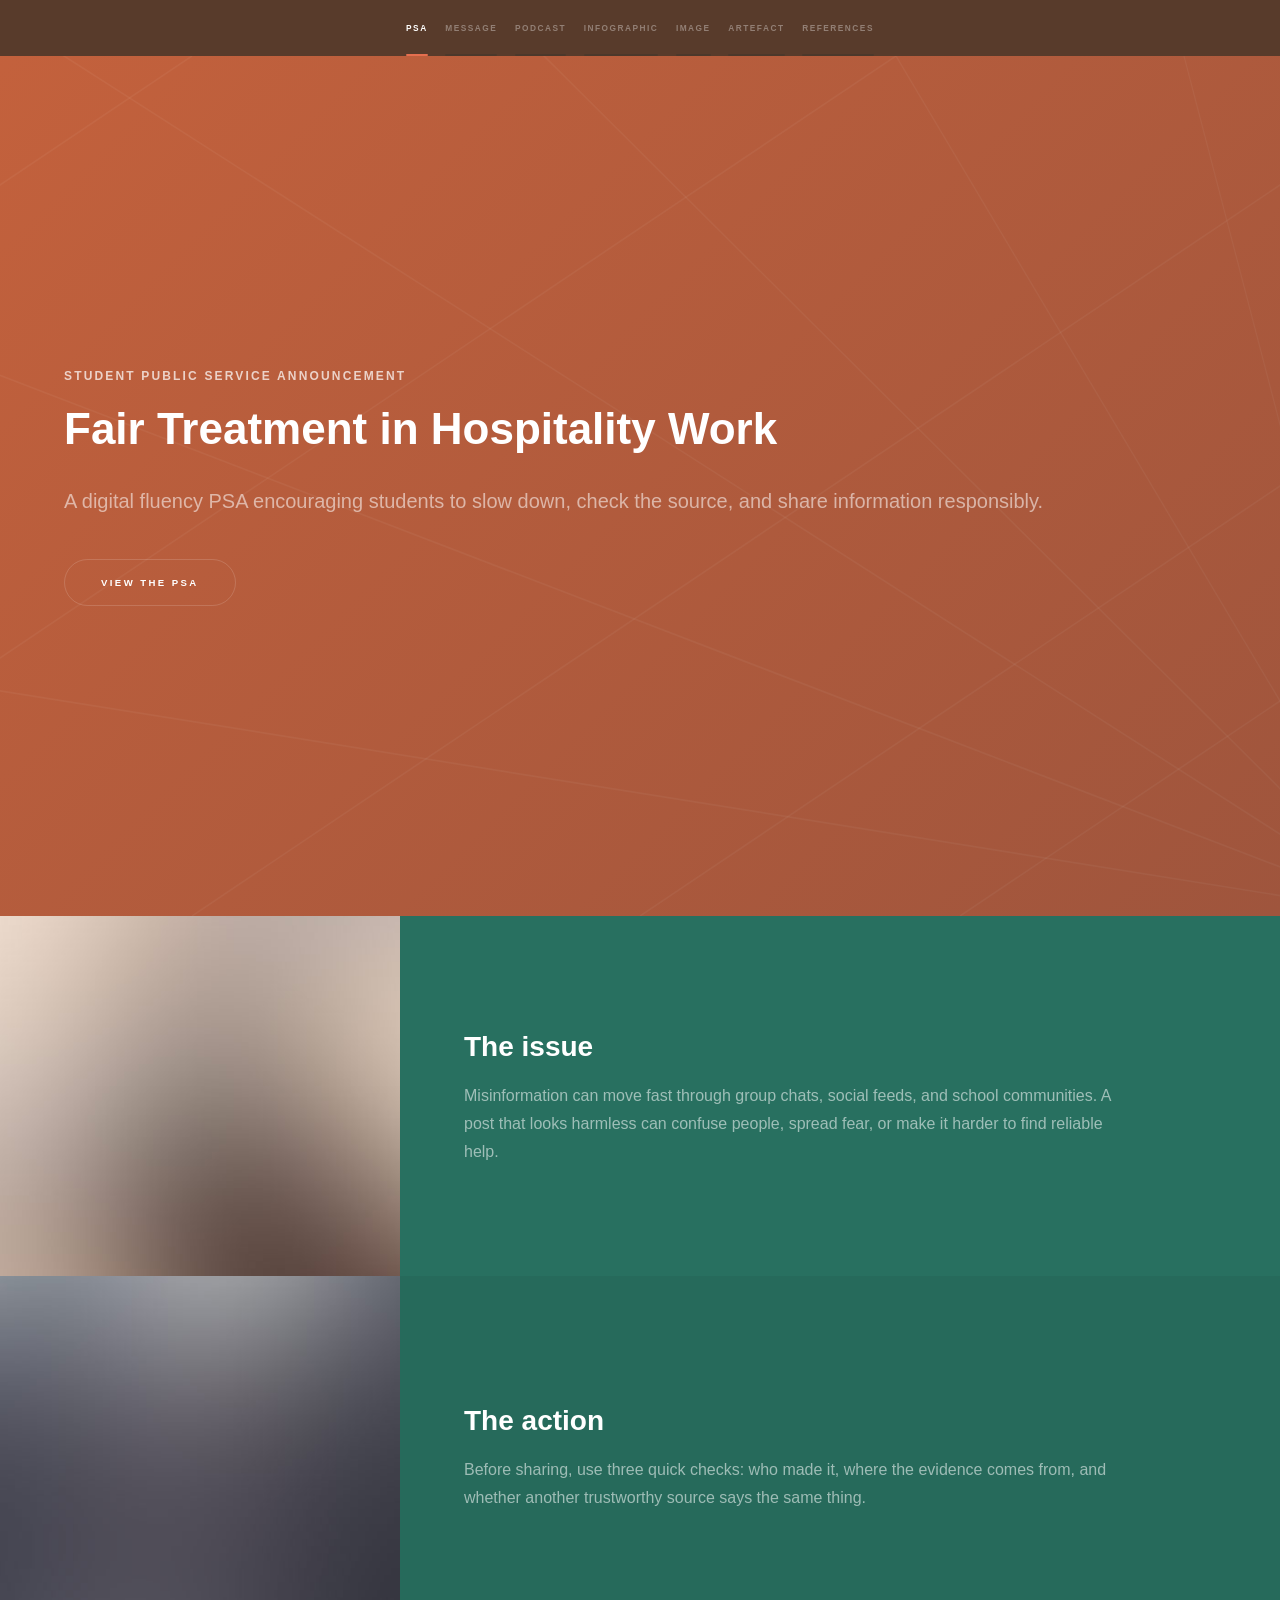
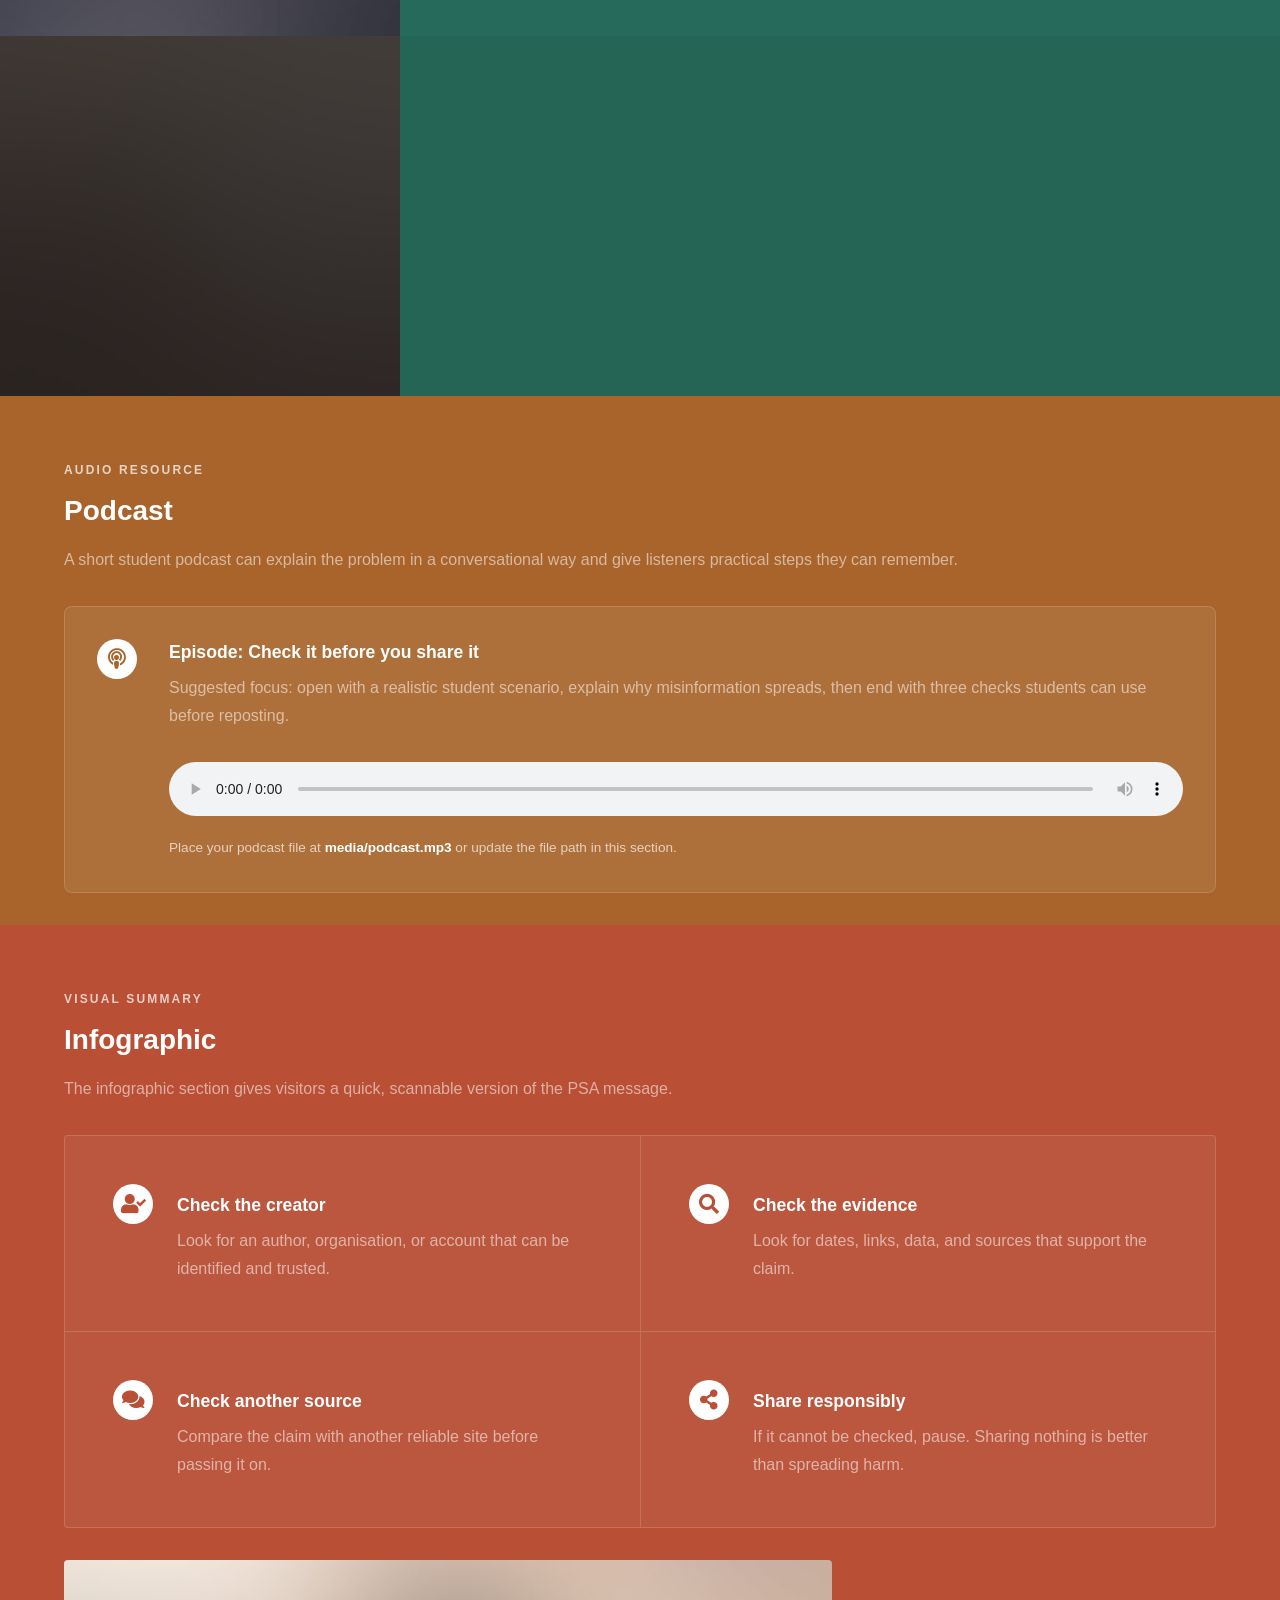
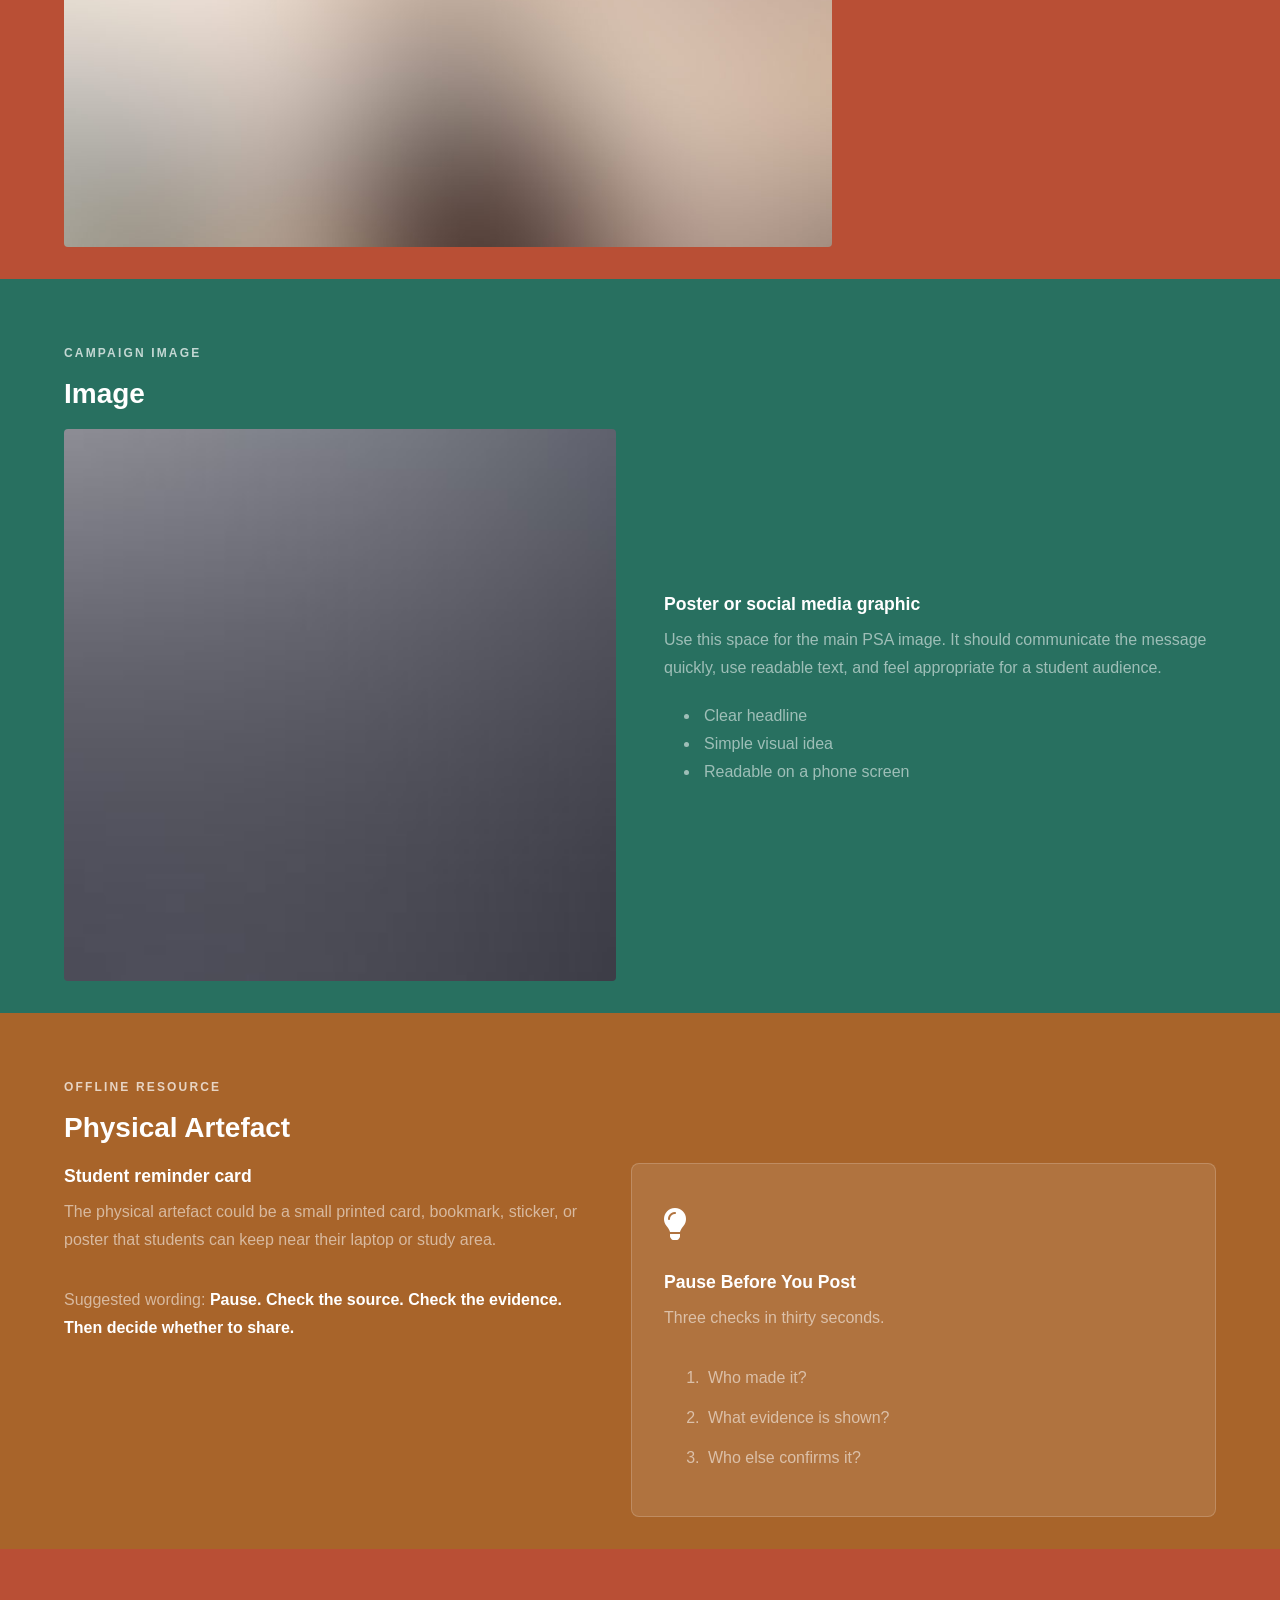
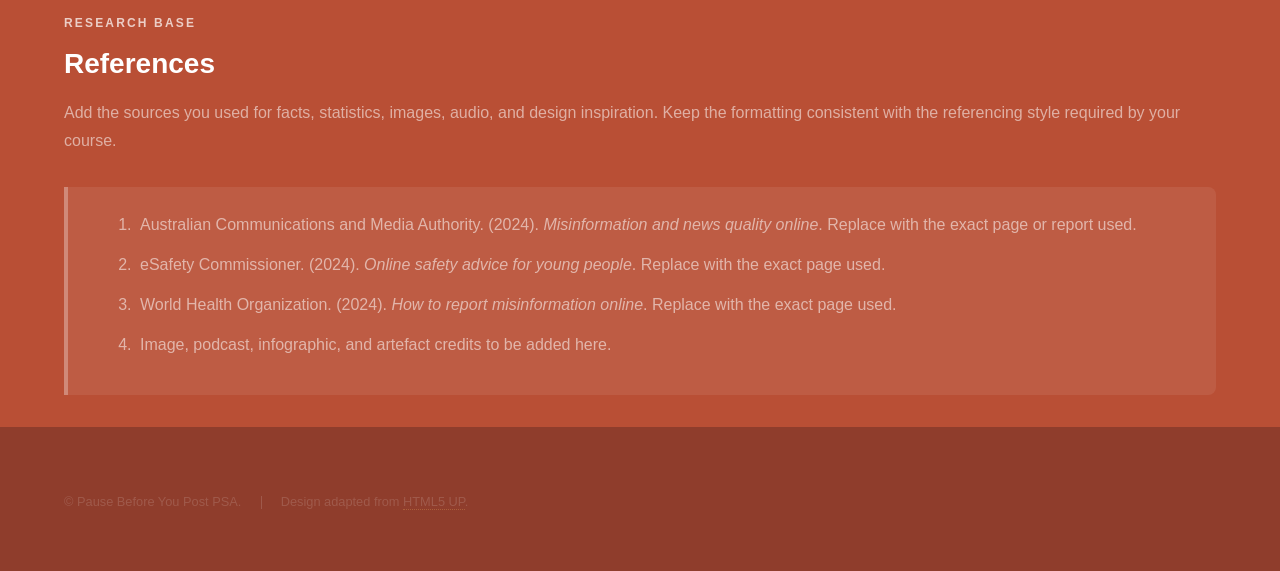
==== commit 04bf601b: "First Websaite template" ====
--- a/index.html
+++ b/index.html
@@ -6,9 +6,10 @@
 -->
 <html>
 	<head>
-		<title>Hyperspace by HTML5 UP</title>
+		<title>Fair Treatment in Hospitality Work | PSA</title>
 		<meta charset="utf-8" />
 		<meta name="viewport" content="width=device-width, initial-scale=1, user-scalable=no" />
+		<meta name="description" content="A student public service announcement about checking information before sharing it online." />
 		<link rel="stylesheet" href="assets/css/main.css" />
 		<noscript><link rel="stylesheet" href="assets/css/noscript.css" /></noscript>
 	</head>
@@ -19,10 +20,13 @@
 				<div class="inner">
 					<nav>
 						<ul>
-							<li><a href="#intro">Welcome</a></li>
-							<li><a href="#one">Who we are</a></li>
-							<li><a href="#two">What we do</a></li>
-							<li><a href="#three">Get in touch</a></li>
+							<li><a href="#intro">PSA</a></li>
+							<li><a href="#message">Message</a></li>
+							<li><a href="#podcast">Podcast</a></li>
+							<li><a href="#infographic">Infographic</a></li>
+							<li><a href="#image">Image</a></li>
+							<li><a href="#artefact">Artefact</a></li>
+							<li><a href="#references">References</a></li>
 						</ul>
 					</nav>
 				</div>
@@ -34,153 +38,163 @@
 				<!-- Intro -->
 					<section id="intro" class="wrapper style1 fullscreen fade-up">
 						<div class="inner">
-							<h1>Hyperspace</h1>
-							<p>Just another fine responsive site template designed by <a href="http://html5up.net">HTML5 UP</a><br />
-							and released for free under the <a href="http://html5up.net/license">Creative Commons</a>.</p>
+							<p class="eyebrow">Student Public Service Announcement</p>
+							<h1>Fair Treatment in Hospitality Work</h1>
+							<p>A digital fluency PSA encouraging students to slow down, check the source, and share information responsibly.</p>
 							<ul class="actions">
-								<li><a href="#one" class="button scrolly">Learn more</a></li>
+								<li><a href="#message" class="button scrolly">View the PSA</a></li>
 							</ul>
 						</div>
 					</section>
 
-				<!-- One -->
-					<section id="one" class="wrapper style2 spotlights">
+				<!-- Message -->
+					<section id="message" class="wrapper style2 spotlights">
 						<section>
-							<a href="#" class="image"><img src="images/pic01.jpg" alt="" data-position="center center" /></a>
+							<a href="#podcast" class="image"><img src="images/pic01.jpg" alt="Students viewing a phone together" data-position="center center" /></a>
 							<div class="content">
 								<div class="inner">
-									<h2>Sed ipsum dolor</h2>
-									<p>Phasellus convallis elit id ullamcorper pulvinar. Duis aliquam turpis mauris, eu ultricies erat malesuada quis. Aliquam dapibus.</p>
-									<ul class="actions">
-										<li><a href="generic.html" class="button">Learn more</a></li>
-									</ul>
+									<h2>The issue</h2>
+									<p>Misinformation can move fast through group chats, social feeds, and school communities. A post that looks harmless can confuse people, spread fear, or make it harder to find reliable help.</p>
 								</div>
 							</div>
 						</section>
 						<section>
-							<a href="#" class="image"><img src="images/pic02.jpg" alt="" data-position="top center" /></a>
+							<a href="#infographic" class="image"><img src="images/pic02.jpg" alt="Laptop screen showing online media" data-position="top center" /></a>
 							<div class="content">
 								<div class="inner">
-									<h2>Feugiat consequat</h2>
-									<p>Phasellus convallis elit id ullamcorper pulvinar. Duis aliquam turpis mauris, eu ultricies erat malesuada quis. Aliquam dapibus.</p>
-									<ul class="actions">
-										<li><a href="generic.html" class="button">Learn more</a></li>
-									</ul>
+									<h2>The action</h2>
+									<p>Before sharing, use three quick checks: who made it, where the evidence comes from, and whether another trustworthy source says the same thing.</p>
 								</div>
 							</div>
 						</section>
 						<section>
-							<a href="#" class="image"><img src="images/pic03.jpg" alt="" data-position="25% 25%" /></a>
+							<a href="#references" class="image"><img src="images/pic03.jpg" alt="Notebook and digital device used for research" data-position="25% 25%" /></a>
 							<div class="content">
 								<div class="inner">
-									<h2>Ultricies aliquam</h2>
-									<p>Phasellus convallis elit id ullamcorper pulvinar. Duis aliquam turpis mauris, eu ultricies erat malesuada quis. Aliquam dapibus.</p>
-									<ul class="actions">
-										<li><a href="generic.html" class="button">Learn more</a></li>
+									<h2>The goal</h2>
+									<p>This PSA gives students simple tools for safer online habits, so sharing becomes more thoughtful, useful, and fair to the people who receive it.</p>
+								</div>
+							</div>
+						</section>
+					</section>
+
+				<!-- Podcast -->
+					<section id="podcast" class="wrapper style3 fade-up">
+						<div class="inner">
+							<p class="eyebrow">Audio Resource</p>
+							<h2>Podcast</h2>
+							<p>A short student podcast can explain the problem in a conversational way and give listeners practical steps they can remember.</p>
+							<div class="media-panel">
+								<div>
+									<span class="icon solid major fa-podcast"></span>
+								</div>
+								<div>
+									<h3>Episode: Check it before you share it</h3>
+									<p>Suggested focus: open with a realistic student scenario, explain why misinformation spreads, then end with three checks students can use before reposting.</p>
+									<audio controls>
+										<source src="media/podcast.mp3" type="audio/mpeg" />
+										Your browser does not support the audio element.
+									</audio>
+									<p class="note">Place your podcast file at <strong>media/podcast.mp3</strong> or update the file path in this section.</p>
+								</div>
+							</div>
+						</div>
+					</section>
+
+				<!-- Infographic -->
+					<section id="infographic" class="wrapper style1 fade-up">
+						<div class="inner">
+							<p class="eyebrow">Visual Summary</p>
+							<h2>Infographic</h2>
+							<p>The infographic section gives visitors a quick, scannable version of the PSA message.</p>
+							<div class="features compact">
+								<section>
+									<span class="icon solid major fa-user-check"></span>
+									<h3>Check the creator</h3>
+									<p>Look for an author, organisation, or account that can be identified and trusted.</p>
+								</section>
+								<section>
+									<span class="icon solid major fa-search"></span>
+									<h3>Check the evidence</h3>
+									<p>Look for dates, links, data, and sources that support the claim.</p>
+								</section>
+								<section>
+									<span class="icon solid major fa-comments"></span>
+									<h3>Check another source</h3>
+									<p>Compare the claim with another reliable site before passing it on.</p>
+								</section>
+								<section>
+									<span class="icon solid major fa-share-alt"></span>
+									<h3>Share responsibly</h3>
+									<p>If it cannot be checked, pause. Sharing nothing is better than spreading harm.</p>
+								</section>
+							</div>
+							<div class="image fit psa-image">
+								<img src="images/pic04.jpg" alt="Infographic placeholder for the PSA checking steps" />
+							</div>
+						</div>
+					</section>
+
+				<!-- Image -->
+					<section id="image" class="wrapper style2 fade-up">
+						<div class="inner">
+							<p class="eyebrow">Campaign Image</p>
+							<h2>Image</h2>
+							<div class="image-text">
+								<div class="image fit">
+									<img src="images/pic05.jpg" alt="Campaign image placeholder for Pause Before You Post" />
+								</div>
+								<div>
+									<h3>Poster or social media graphic</h3>
+									<p>Use this space for the main PSA image. It should communicate the message quickly, use readable text, and feel appropriate for a student audience.</p>
+									<ul class="check-list">
+										<li>Clear headline</li>
+										<li>Simple visual idea</li>
+										<li>Readable on a phone screen</li>
 									</ul>
 								</div>
 							</div>
-						</section>
-					</section>
-
-				<!-- Two -->
-					<section id="two" class="wrapper style3 fade-up">
-						<div class="inner">
-							<h2>What we do</h2>
-							<p>Phasellus convallis elit id ullamcorper pulvinar. Duis aliquam turpis mauris, eu ultricies erat malesuada quis. Aliquam dapibus, lacus eget hendrerit bibendum, urna est aliquam sem, sit amet imperdiet est velit quis lorem.</p>
-							<div class="features">
-								<section>
-									<span class="icon solid major fa-code"></span>
-									<h3>Lorem ipsum amet</h3>
-									<p>Phasellus convallis elit id ullam corper amet et pulvinar. Duis aliquam turpis mauris, sed ultricies erat dapibus.</p>
-								</section>
-								<section>
-									<span class="icon solid major fa-lock"></span>
-									<h3>Aliquam sed nullam</h3>
-									<p>Phasellus convallis elit id ullam corper amet et pulvinar. Duis aliquam turpis mauris, sed ultricies erat dapibus.</p>
-								</section>
-								<section>
-									<span class="icon solid major fa-cog"></span>
-									<h3>Sed erat ullam corper</h3>
-									<p>Phasellus convallis elit id ullam corper amet et pulvinar. Duis aliquam turpis mauris, sed ultricies erat dapibus.</p>
-								</section>
-								<section>
-									<span class="icon solid major fa-desktop"></span>
-									<h3>Veroeros quis lorem</h3>
-									<p>Phasellus convallis elit id ullam corper amet et pulvinar. Duis aliquam turpis mauris, sed ultricies erat dapibus.</p>
-								</section>
-								<section>
-									<span class="icon solid major fa-link"></span>
-									<h3>Urna quis bibendum</h3>
-									<p>Phasellus convallis elit id ullam corper amet et pulvinar. Duis aliquam turpis mauris, sed ultricies erat dapibus.</p>
-								</section>
-								<section>
-									<span class="icon major fa-gem"></span>
-									<h3>Aliquam urna dapibus</h3>
-									<p>Phasellus convallis elit id ullam corper amet et pulvinar. Duis aliquam turpis mauris, sed ultricies erat dapibus.</p>
-								</section>
-							</div>
-							<ul class="actions">
-								<li><a href="generic.html" class="button">Learn more</a></li>
-							</ul>
-						</div>
-					</section>
-
-				<!-- Three -->
-					<section id="three" class="wrapper style1 fade-up">
-						<div class="inner">
-							<h2>Get in touch</h2>
-							<p>Phasellus convallis elit id ullamcorper pulvinar. Duis aliquam turpis mauris, eu ultricies erat malesuada quis. Aliquam dapibus, lacus eget hendrerit bibendum, urna est aliquam sem, sit amet imperdiet est velit quis lorem.</p>
-							<div class="split style1">
-								<section>
-									<form method="post" action="#">
-										<div class="fields">
-											<div class="field half">
-												<label for="name">Name</label>
-												<input type="text" name="name" id="name" />
-											</div>
-											<div class="field half">
-												<label for="email">Email</label>
-												<input type="text" name="email" id="email" />
-											</div>
-											<div class="field">
-												<label for="message">Message</label>
-												<textarea name="message" id="message" rows="5"></textarea>
-											</div>
-										</div>
-										<ul class="actions">
-											<li><a href="" class="button submit">Send Message</a></li>
-										</ul>
-									</form>
-								</section>
-								<section>
-									<ul class="contact">
-										<li>
-											<h3>Address</h3>
-											<span>12345 Somewhere Road #654<br />
-											Nashville, TN 00000-0000<br />
-											USA</span>
-										</li>
-										<li>
-											<h3>Email</h3>
-											<a href="#">user@untitled.tld</a>
-										</li>
-										<li>
-											<h3>Phone</h3>
-											<span>(000) 000-0000</span>
-										</li>
-										<li>
-											<h3>Social</h3>
-											<ul class="icons">
-												<li><a href="#" class="icon brands fa-twitter"><span class="label">Twitter</span></a></li>
-												<li><a href="#" class="icon brands fa-facebook-f"><span class="label">Facebook</span></a></li>
-												<li><a href="#" class="icon brands fa-github"><span class="label">GitHub</span></a></li>
-												<li><a href="#" class="icon brands fa-instagram"><span class="label">Instagram</span></a></li>
-												<li><a href="#" class="icon brands fa-linkedin-in"><span class="label">LinkedIn</span></a></li>
-											</ul>
-										</li>
-									</ul>
-								</section>
+						</div>
+					</section>
+
+				<!-- Physical Artefact -->
+					<section id="artefact" class="wrapper style3 fade-up">
+						<div class="inner">
+							<p class="eyebrow">Offline Resource</p>
+							<h2>Physical Artefact</h2>
+							<div class="image-text reverse">
+								<div>
+									<h3>Student reminder card</h3>
+									<p>The physical artefact could be a small printed card, bookmark, sticker, or poster that students can keep near their laptop or study area.</p>
+									<p>Suggested wording: <strong>Pause. Check the source. Check the evidence. Then decide whether to share.</strong></p>
+								</div>
+								<div class="artefact-card">
+									<span class="icon solid fa-lightbulb"></span>
+									<h3>Pause Before You Post</h3>
+									<p>Three checks in thirty seconds.</p>
+									<ol>
+										<li>Who made it?</li>
+										<li>What evidence is shown?</li>
+										<li>Who else confirms it?</li>
+									</ol>
+								</div>
+							</div>
+						</div>
+					</section>
+
+				<!-- References -->
+					<section id="references" class="wrapper style1 fade-up">
+						<div class="inner">
+							<p class="eyebrow">Research Base</p>
+							<h2>References</h2>
+							<p>Add the sources you used for facts, statistics, images, audio, and design inspiration. Keep the formatting consistent with the referencing style required by your course.</p>
+							<div class="references-list">
+								<ol>
+									<li>Australian Communications and Media Authority. (2024). <em>Misinformation and news quality online</em>. Replace with the exact page or report used.</li>
+									<li>eSafety Commissioner. (2024). <em>Online safety advice for young people</em>. Replace with the exact page used.</li>
+									<li>World Health Organization. (2024). <em>How to report misinformation online</em>. Replace with the exact page used.</li>
+									<li>Image, podcast, infographic, and artefact credits to be added here.</li>
+								</ol>
 							</div>
 						</div>
 					</section>
@@ -191,7 +205,7 @@
 			<footer id="footer" class="wrapper style1-alt">
 				<div class="inner">
 					<ul class="menu">
-						<li>&copy; Untitled. All rights reserved.</li><li>Design: <a href="http://html5up.net">HTML5 UP</a></li>
+						<li>&copy; Pause Before You Post PSA.</li><li>Design adapted from <a href="http://html5up.net">HTML5 UP</a>.</li>
 					</ul>
 				</div>
 			</footer>
@@ -206,4 +220,4 @@
 			<script src="assets/js/main.js"></script>
 
 	</body>
-</html>+</html>
--- a/assets/css/main.css
+++ b/assets/css/main.css
@@ -98,7 +98,7 @@
 	}
 
 	body {
-		background: #312450;
+		background: #2b2420;
 	}
 
 		body.is-preload *, body.is-preload *:before, body.is-preload *:after {
@@ -197,10 +197,10 @@
 		}
 
 			h1.major:after {
-				background-image: -moz-linear-gradient(to right, #5e42a6, #b74e91);
-				background-image: -webkit-linear-gradient(to right, #5e42a6, #b74e91);
-				background-image: -ms-linear-gradient(to right, #5e42a6, #b74e91);
-				background-image: linear-gradient(to right, #5e42a6, #b74e91);
+				background-image: -moz-linear-gradient(to right, #f2b35d, #e56f4f);
+				background-image: -webkit-linear-gradient(to right, #f2b35d, #e56f4f);
+				background-image: -ms-linear-gradient(to right, #f2b35d, #e56f4f);
+				background-image: linear-gradient(to right, #f2b35d, #e56f4f);
 				-moz-transition: max-width 0.2s ease;
 				-webkit-transition: max-width 0.2s ease;
 				-ms-transition: max-width 0.2s ease;
@@ -1915,7 +1915,7 @@
 		button.primary,
 		.button.primary {
 			background-color: #ffffff;
-			color: #312450 !important;
+			color: #2b2420 !important;
 		}
 
 			input[type="submit"].primary:after,
@@ -2356,7 +2356,7 @@
 
 		select option {
 			color: #ffffff;
-			background: #312450;
+			background: #2b2420;
 		}
 
 		select:focus::-ms-value {
@@ -2444,7 +2444,7 @@
 		input[type="radio"]:checked + label:before {
 			background: #ffffff;
 			border-color: #ffffff;
-			color: #b74e91;
+			color: #e56f4f;
 			content: '\f00c';
 		}
 
@@ -2525,7 +2525,7 @@
 			display: block;
 			background: #ffffff;
 			border-radius: 100%;
-			color: #312450;
+			color: #2b2420;
 			text-align: center;
 			line-height: 2.5em;
 			margin: 0 0 1.3em 0;
@@ -2536,27 +2536,27 @@
 			}
 
 				.wrapper.style1 .icon.major:before {
-					color: #5e42a6;
+					color: #b94f35;
 				}
 
 				.wrapper.style1-alt .icon.major:before {
-					color: #493382;
+					color: #8f3d2c;
 				}
 
 				.wrapper.style2 .icon.major:before {
-					color: #5052b5;
+					color: #287060;
 				}
 
 				.wrapper.style2-alt .icon.major:before {
-					color: #3e4094;
+					color: #1f554b;
 				}
 
 				.wrapper.style3 .icon.major:before {
-					color: #b74e91;
+					color: #a8642a;
 				}
 
 				.wrapper.style3-alt .icon.major:before {
-					color: #953d75;
+					color: #80491f;
 				}
 
 /* Image */
@@ -3022,7 +3022,7 @@
 				-webkit-transition: opacity 1s ease;
 				-ms-transition: opacity 1s ease;
 				transition: opacity 1s ease;
-				background: rgba(49, 36, 80, 0.9);
+				background: rgba(43, 36, 32, 0.86);
 				content: '';
 				display: block;
 				height: 100%;
@@ -3240,27 +3240,27 @@
 		}
 
 		.wrapper.style1 {
-			background-color: #5e42a6;
+			background-color: #b94f35;
 		}
 
 		.wrapper.style1-alt {
-			background-color: #493382;
+			background-color: #8f3d2c;
 		}
 
 		.wrapper.style2 {
-			background-color: #5052b5;
+			background-color: #287060;
 		}
 
 		.wrapper.style2-alt {
-			background-color: #3e4094;
+			background-color: #1f554b;
 		}
 
 		.wrapper.style3 {
-			background-color: #b74e91;
+			background-color: #a8642a;
 		}
 
 		.wrapper.style3-alt {
-			background-color: #953d75;
+			background-color: #80491f;
 		}
 
 		.wrapper.fullscreen {
@@ -3370,7 +3370,7 @@
 		display: -webkit-flex;
 		display: -ms-flex;
 		display: flex;
-		background-color: #5e42a6;
+		background-color: #b94f35;
 		cursor: default;
 		padding: 1.75em 2em;
 	}
@@ -3504,7 +3504,7 @@
 		}
 
 	#footer > .inner a {
-		border-bottom-color: rgba(255, 255, 255, 0.15);
+		border-bottom-color: rgba(242, 179, 93, 0.28);
 	}
 
 		#footer > .inner a:hover {
@@ -3524,7 +3524,7 @@
 
 	#sidebar {
 		padding: 2.5em 2.5em 0.5em 2.5em ;
-		background: #312450;
+		background: #583b2b;
 		cursor: default;
 		height: 100vh;
 		left: 0;
@@ -3761,14 +3761,14 @@
 			}
 
 			#sidebar nav a:before {
-				background: #3c2c62;
+				background: #4b382b;
 			}
 
 			#sidebar nav a:after {
-				background-image: -moz-linear-gradient(to right, #5e42a6, #b74e91);
-				background-image: -webkit-linear-gradient(to right, #5e42a6, #b74e91);
-				background-image: -ms-linear-gradient(to right, #5e42a6, #b74e91);
-				background-image: linear-gradient(to right, #5e42a6, #b74e91);
+				background-image: -moz-linear-gradient(to right, #f2b35d, #e56f4f);
+				background-image: -webkit-linear-gradient(to right, #f2b35d, #e56f4f);
+				background-image: -ms-linear-gradient(to right, #f2b35d, #e56f4f);
+				background-image: linear-gradient(to right, #f2b35d, #e56f4f);
 				-moz-transition: max-width 0.2s ease;
 				-webkit-transition: max-width 0.2s ease;
 				-ms-transition: max-width 0.2s ease;
@@ -3857,7 +3857,7 @@
 
 						#sidebar nav a:after {
 							background-image: none;
-							background-color: #b74e91;
+							background-color: #e56f4f;
 						}
 
 		}
@@ -3874,7 +3874,7 @@
 
 	#intro {
 		background-attachment: fixed;
-		background-image: url("images/intro.svg");
+		background-image: linear-gradient(135deg, rgba(242, 179, 93, 0.18), rgba(40, 112, 96, 0.18)), url("images/intro.svg");
 		background-position: top right;
 		background-repeat: no-repeat;
 		background-size: 100% 100%;
@@ -3906,4 +3906,150 @@
 				background-attachment: scroll;
 			}
 
-		}+		}
+
+/* PSA customisations */
+
+	.eyebrow {
+		color: rgba(255, 255, 255, 0.72);
+		font-size: 0.75em !important;
+		font-weight: bold;
+		letter-spacing: 0.18em;
+		margin: 0 0 0.75em 0;
+		text-transform: uppercase;
+	}
+
+	.media-panel {
+		align-items: flex-start;
+		background: rgba(255, 255, 255, 0.08);
+		border: solid 1px rgba(255, 255, 255, 0.14);
+		border-radius: 8px;
+		display: flex;
+		gap: 2em;
+		padding: 2em;
+	}
+
+		.media-panel audio {
+			display: block;
+			margin: 0 0 1.25em 0;
+			width: 100%;
+		}
+
+	.note {
+		color: rgba(255, 255, 255, 0.68);
+		font-size: 0.85em;
+		margin-bottom: 0;
+	}
+
+	.features.compact {
+		margin-bottom: 2em;
+	}
+
+	.image.fit.psa-image {
+		margin: 0;
+		max-width: 48em;
+	}
+
+	.image-text {
+		align-items: center;
+		display: flex;
+		gap: 3em;
+	}
+
+		.image-text > * {
+			flex: 1;
+			min-width: 0;
+		}
+
+		.image-text .image {
+			margin: 0;
+		}
+
+	.image-text.reverse {
+		align-items: stretch;
+	}
+
+	.check-list {
+		list-style: disc;
+		margin: -0.75em 0 2em 1.25em;
+	}
+
+		.check-list li {
+			padding-left: 0.25em;
+		}
+
+	.artefact-card {
+		background: rgba(255, 255, 255, 0.1);
+		border: solid 1px rgba(255, 255, 255, 0.18);
+		border-radius: 8px;
+		display: flex;
+		flex-direction: column;
+		justify-content: center;
+		min-height: 18em;
+		padding: 2em;
+	}
+
+		.artefact-card .icon {
+			color: #ffffff;
+			font-size: 2em;
+			margin-bottom: 0.5em;
+		}
+
+		.artefact-card ol,
+		.references-list ol {
+			list-style: decimal;
+			margin: 0 0 0 1.25em;
+		}
+
+		.artefact-card li,
+		.references-list li {
+			margin: 0 0 0.75em 0;
+			padding-left: 0.25em;
+		}
+
+	.references-list {
+		background: rgba(255, 255, 255, 0.08);
+		border-left: solid 4px rgba(255, 255, 255, 0.28);
+		border-radius: 0 8px 8px 0;
+		padding: 1.5em 1.75em;
+	}
+
+	@media screen and (max-width: 1280px) {
+
+		#sidebar nav ul li {
+			margin-left: 1.1em;
+		}
+
+		#sidebar nav a {
+			font-size: 0.52em;
+			letter-spacing: 0.18em;
+		}
+
+	}
+
+	@media screen and (max-width: 980px) {
+
+		.media-panel,
+		.image-text {
+			display: block;
+		}
+
+		.media-panel > :first-child {
+			margin-bottom: 1.5em;
+		}
+
+		.image-text .image {
+			margin-bottom: 2em;
+		}
+
+	}
+
+	@media screen and (max-width: 736px) {
+
+		.media-panel,
+		.artefact-card,
+		.references-list {
+			padding: 1.5em;
+		}
+
+	}
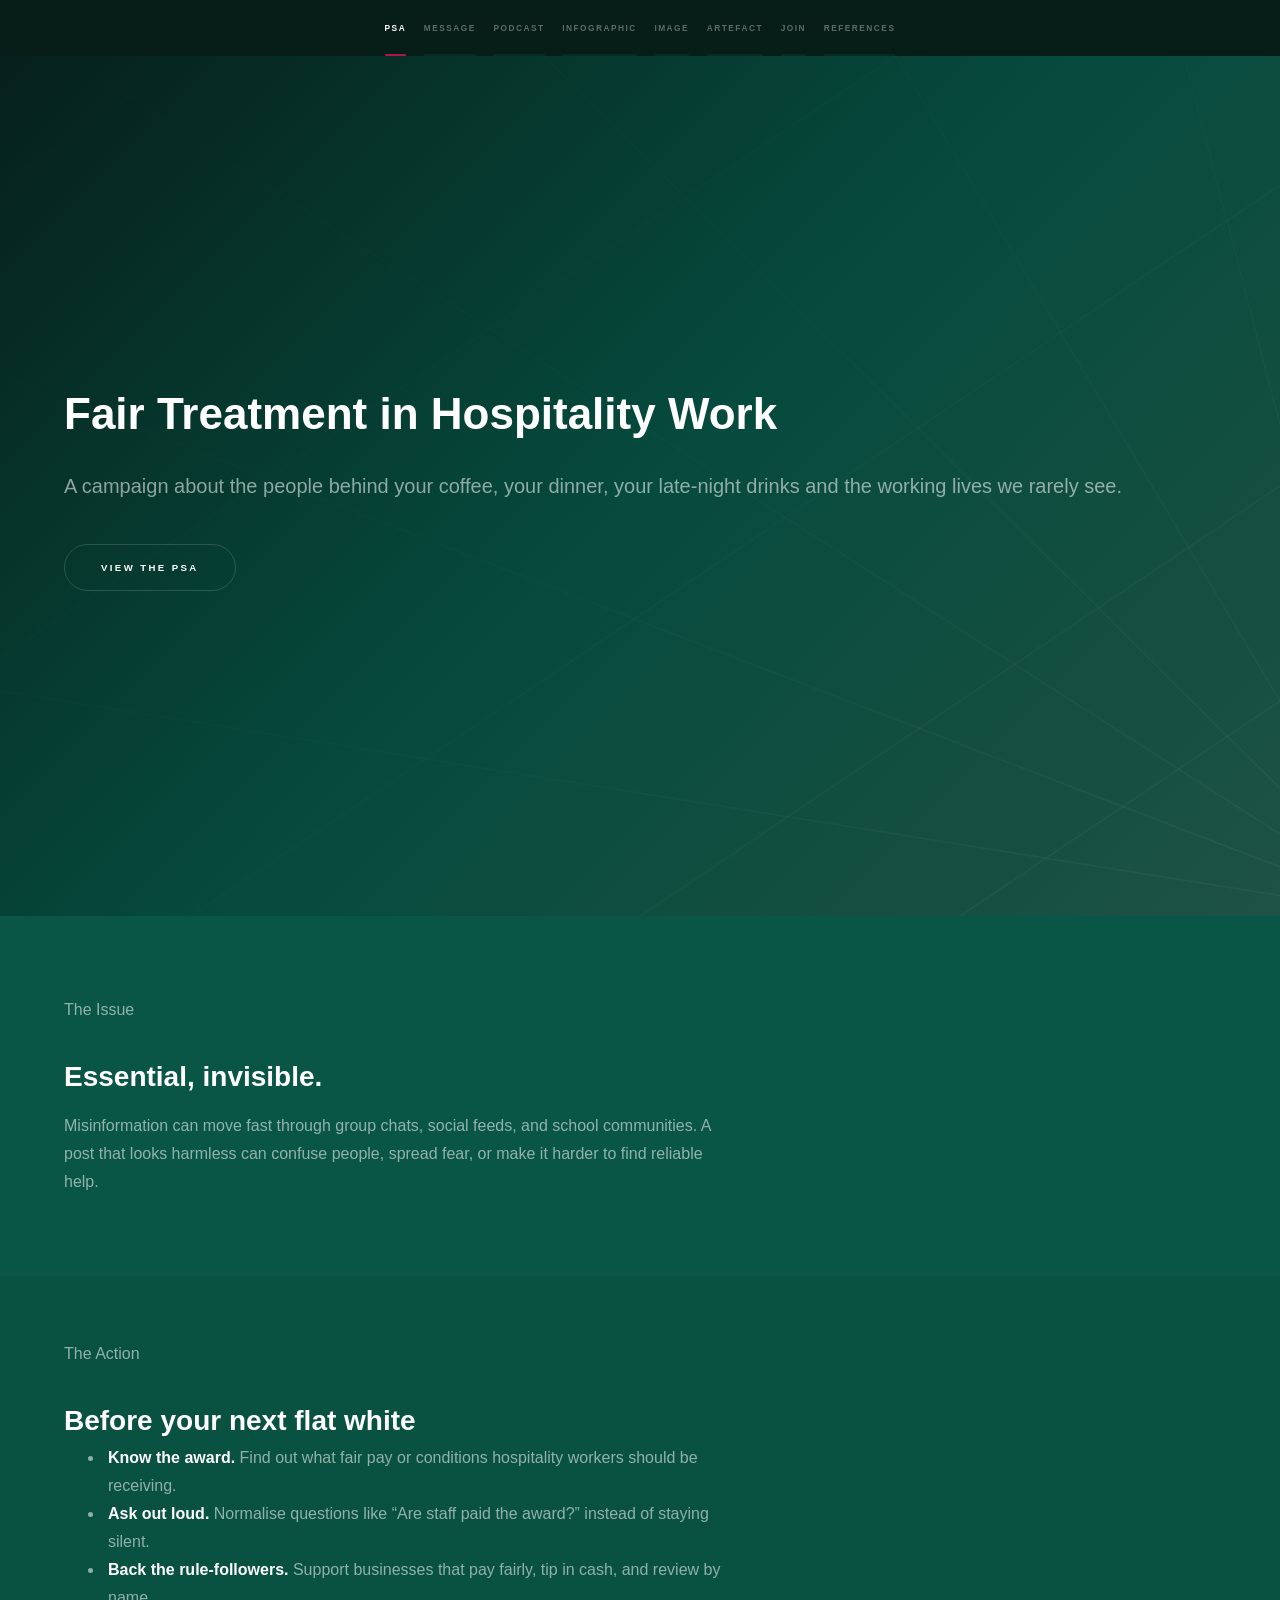
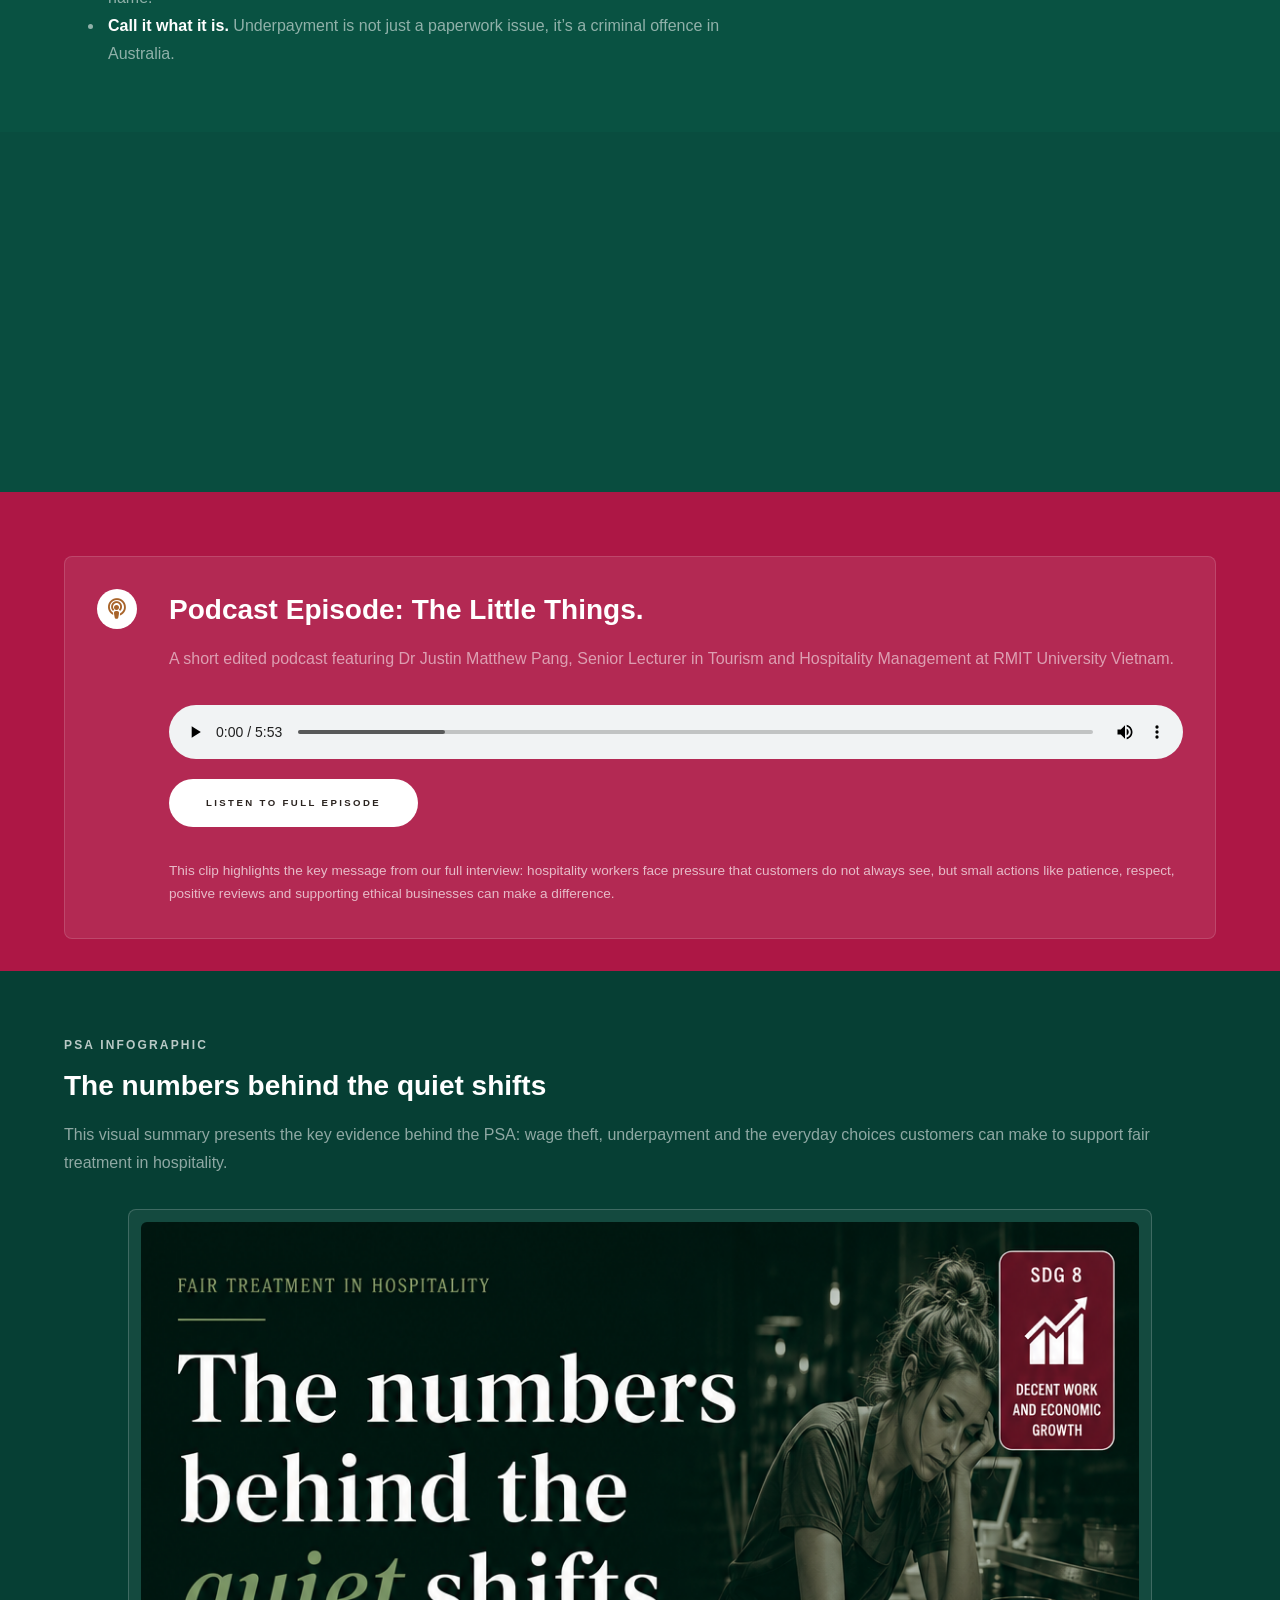
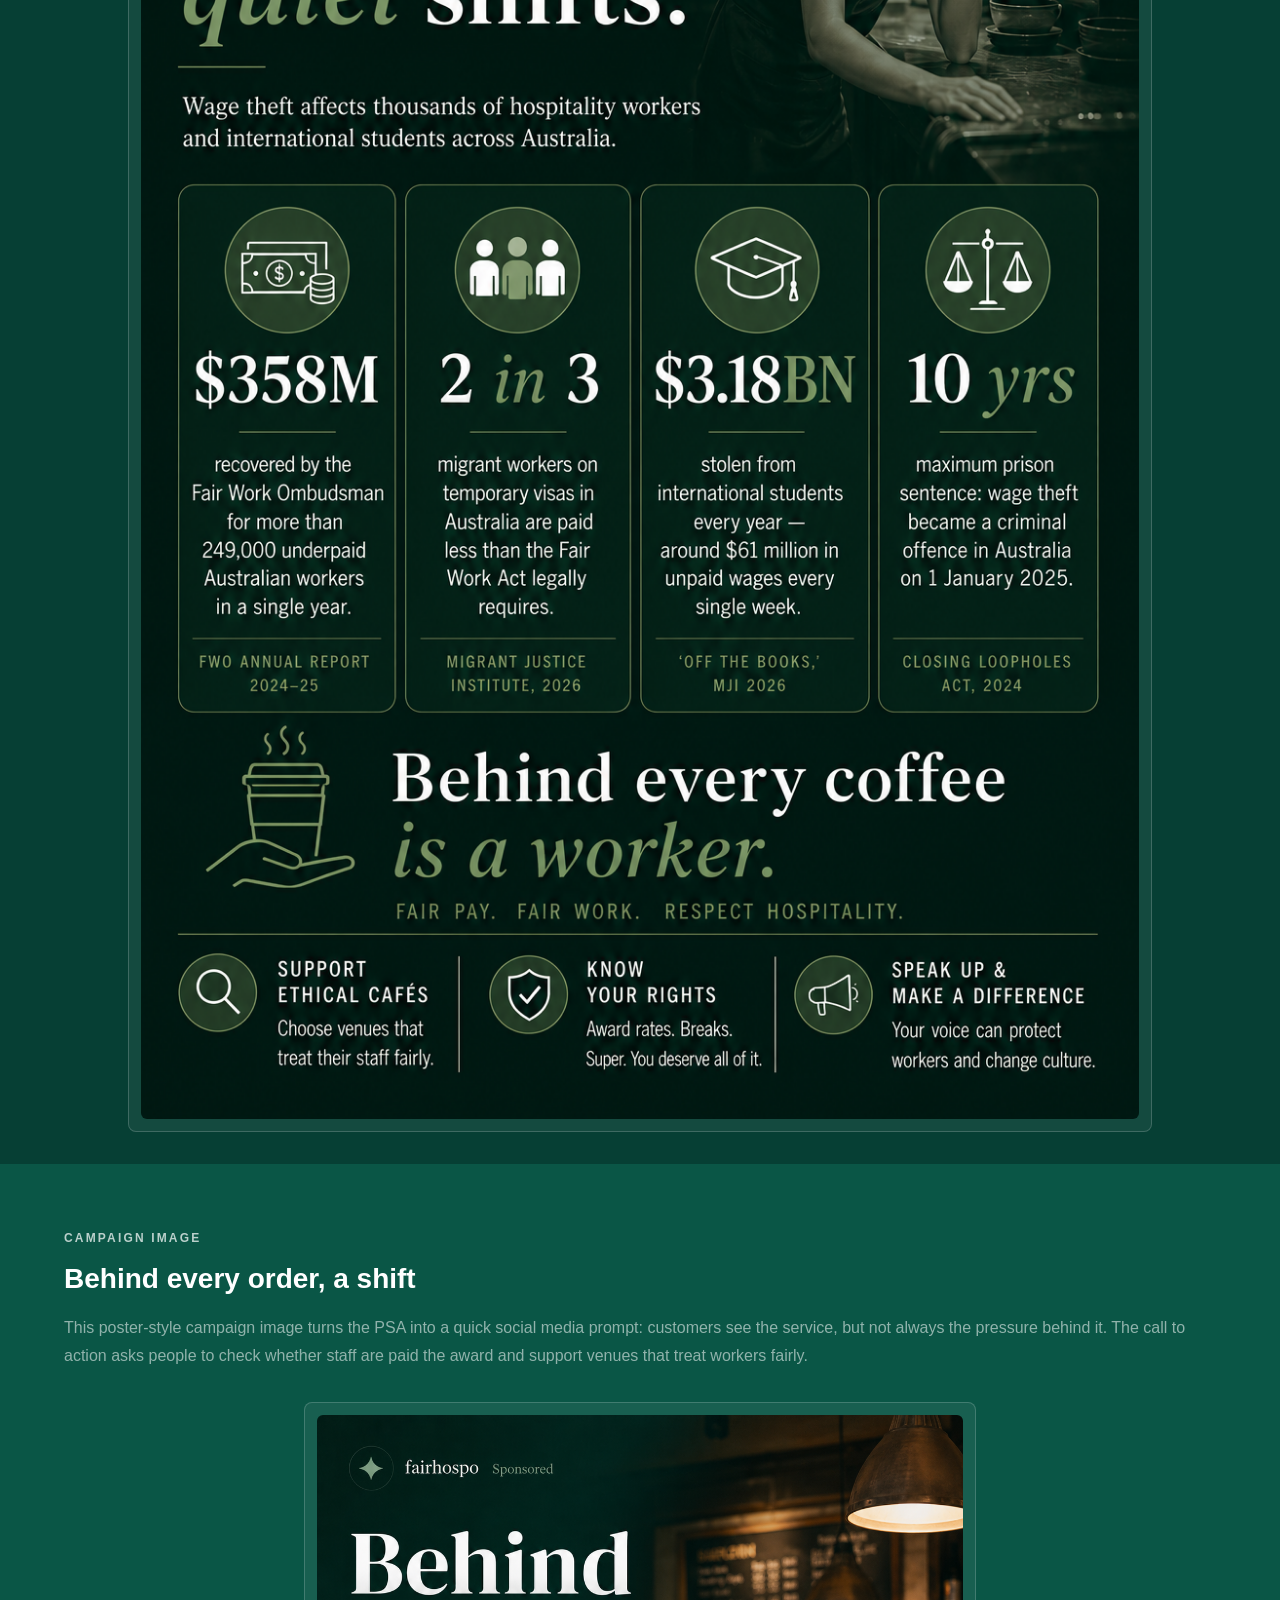
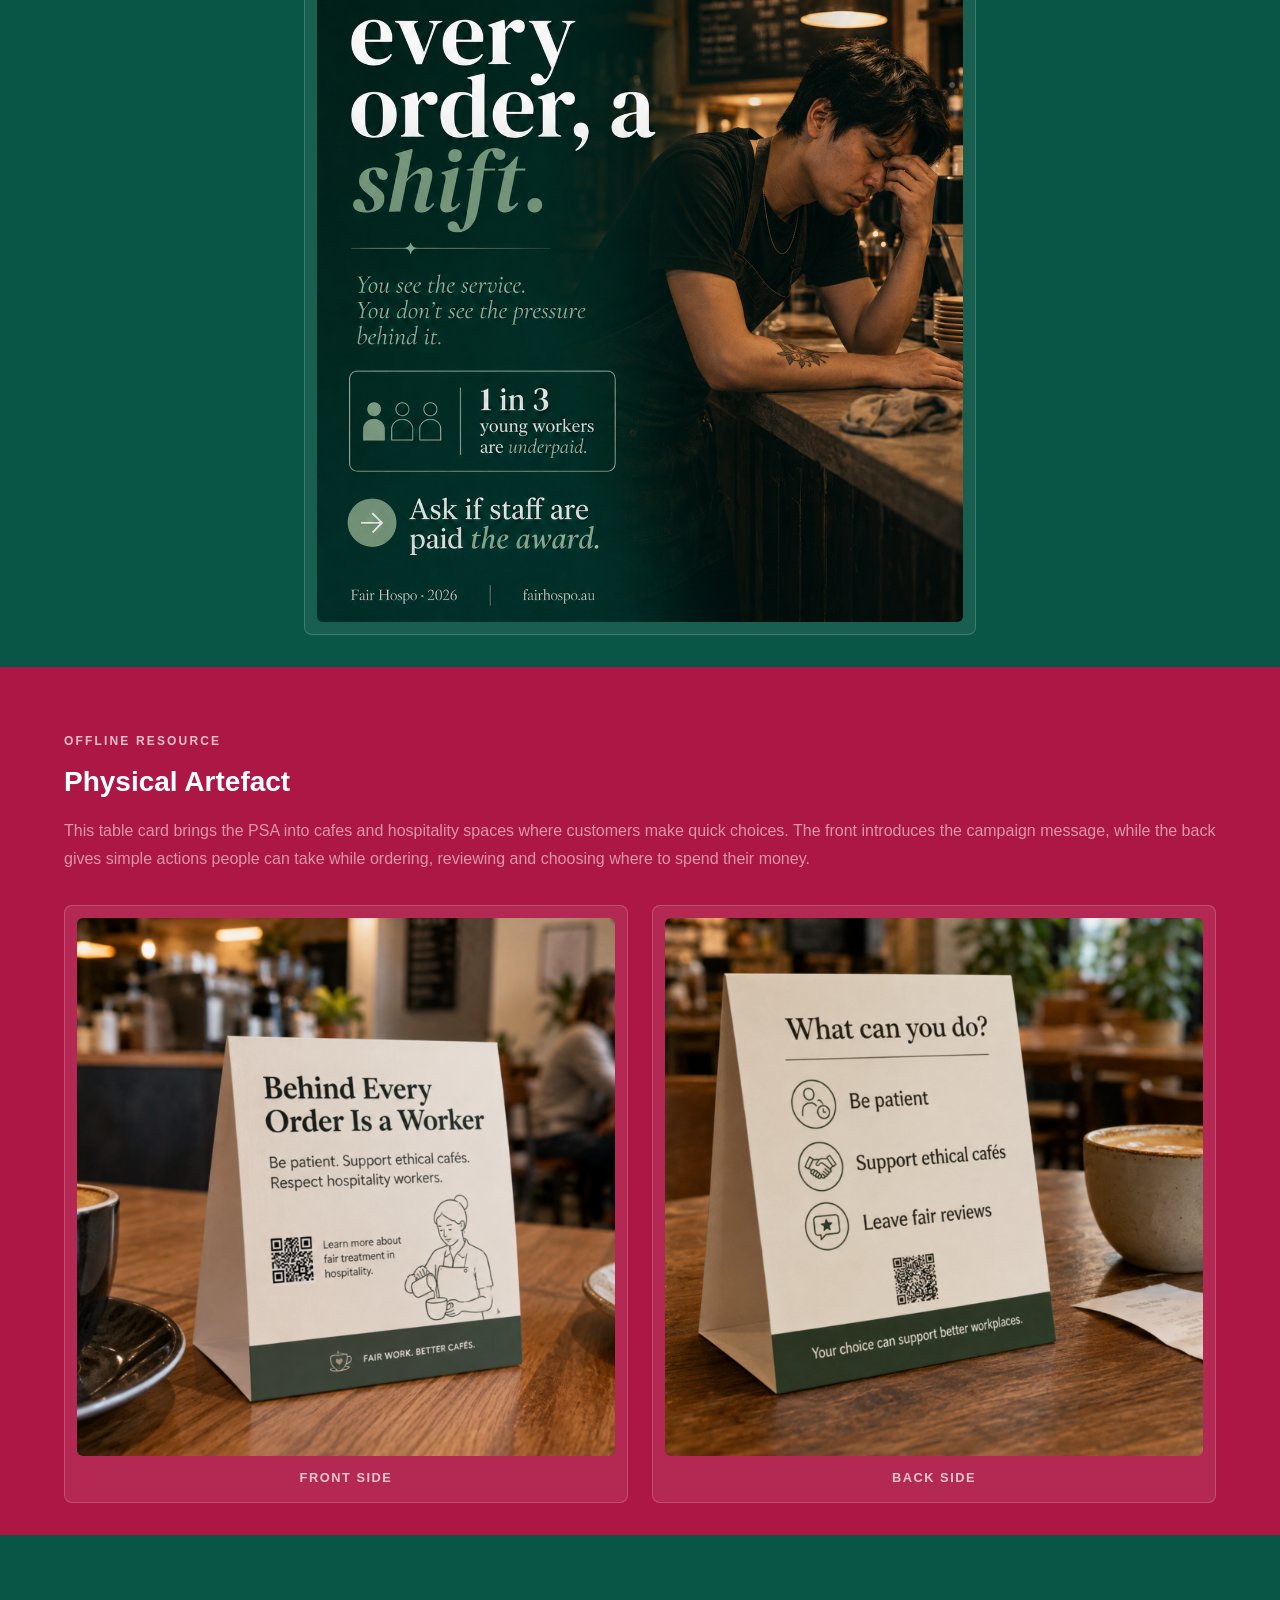
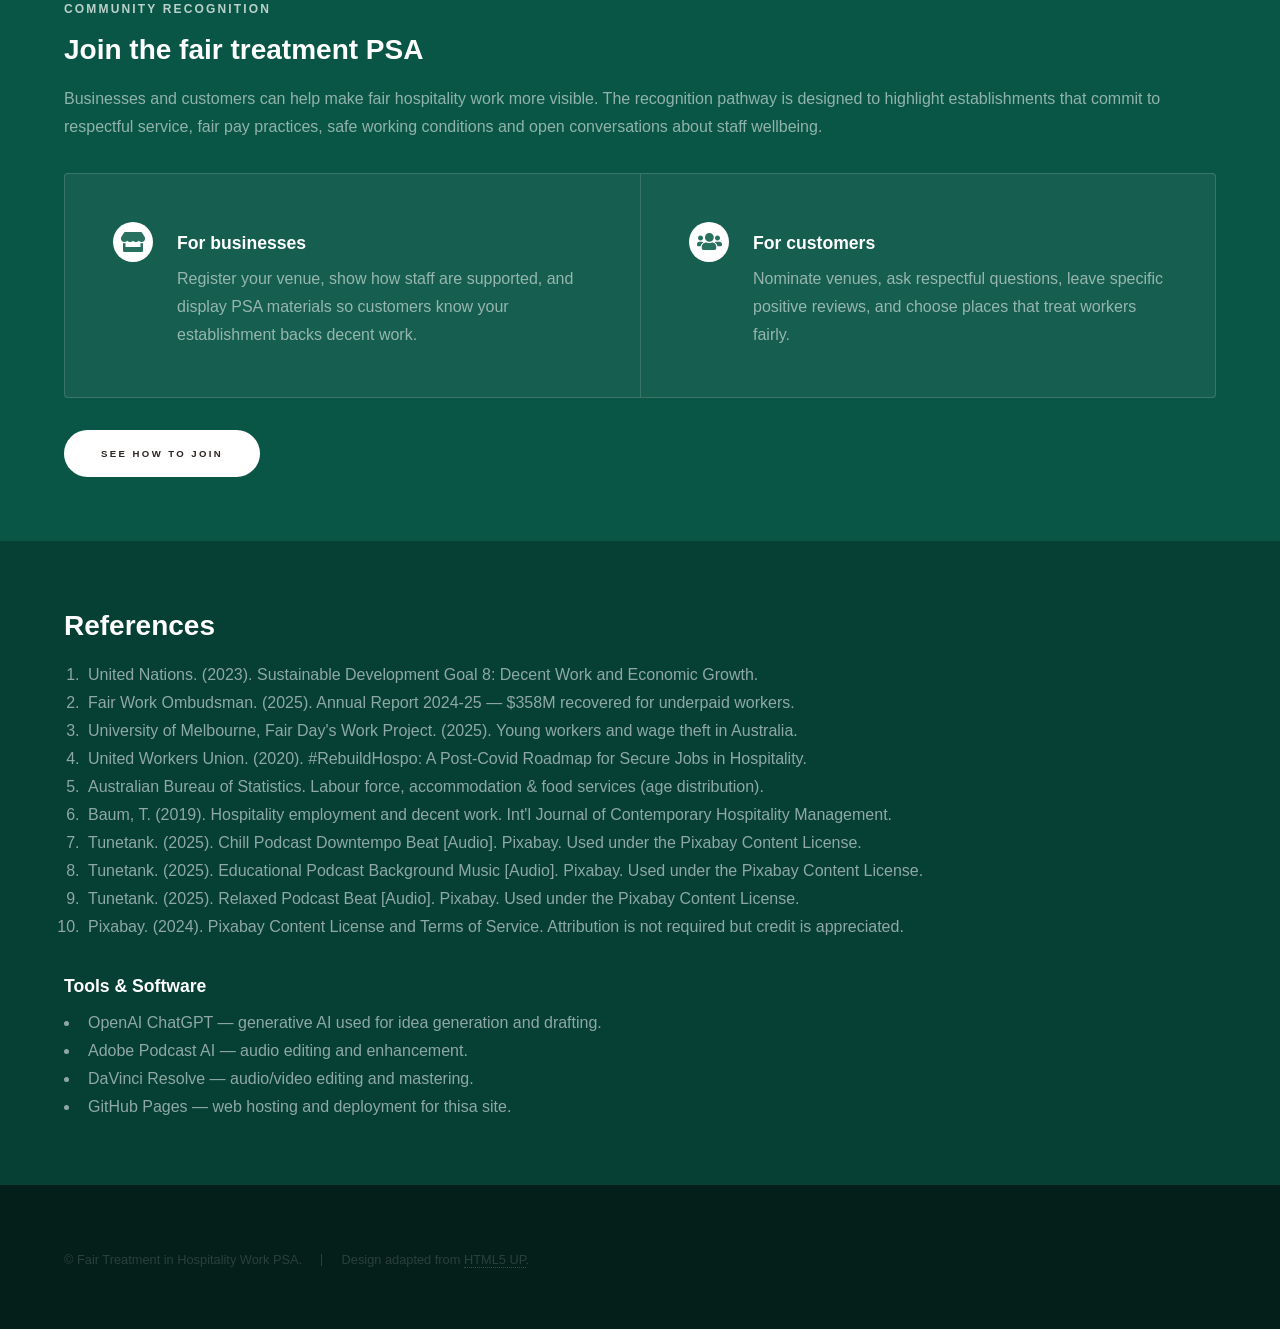
==== commit f63874cb: "Add compressed podcast audio" ====
--- a/index.html
+++ b/index.html
@@ -26,6 +26,7 @@
 							<li><a href="#infographic">Infographic</a></li>
 							<li><a href="#image">Image</a></li>
 							<li><a href="#artefact">Artefact</a></li>
+							<li><a href="#join">Join</a></li>
 							<li><a href="#references">References</a></li>
 						</ul>
 					</nav>
@@ -38,9 +39,8 @@
 				<!-- Intro -->
 					<section id="intro" class="wrapper style1 fullscreen fade-up">
 						<div class="inner">
-							<p class="eyebrow">Student Public Service Announcement</p>
 							<h1>Fair Treatment in Hospitality Work</h1>
-							<p>A digital fluency PSA encouraging students to slow down, check the source, and share information responsibly.</p>
+							<p>A campaign about the people behind your coffee, your dinner, your late-night drinks and the working lives we rarely see.</p>
 							<ul class="actions">
 								<li><a href="#message" class="button scrolly">View the PSA</a></li>
 							</ul>
@@ -50,29 +50,34 @@
 				<!-- Message -->
 					<section id="message" class="wrapper style2 spotlights">
 						<section>
-							<a href="#podcast" class="image"><img src="images/pic01.jpg" alt="Students viewing a phone together" data-position="center center" /></a>
 							<div class="content">
 								<div class="inner">
-									<h2>The issue</h2>
+									<p>The Issue</p>
+									<h2>Essential, invisible.</h2>
 									<p>Misinformation can move fast through group chats, social feeds, and school communities. A post that looks harmless can confuse people, spread fear, or make it harder to find reliable help.</p>
 								</div>
 							</div>
 						</section>
 						<section>
-							<a href="#infographic" class="image"><img src="images/pic02.jpg" alt="Laptop screen showing online media" data-position="top center" /></a>
 							<div class="content">
 								<div class="inner">
-									<h2>The action</h2>
-									<p>Before sharing, use three quick checks: who made it, where the evidence comes from, and whether another trustworthy source says the same thing.</p>
+									<p>The Action</p>
+									<h2>Before your next flat white</h2>
+									<ol class="check-list">
+										<li><strong>Know the award.</strong> Find out what fair pay or conditions hospitality workers should be receiving.</li>
+										<li><strong>Ask out loud.</strong> Normalise questions like “Are staff paid the award?” instead of staying silent.</li>
+										<li><strong>Back the rule-followers.</strong> Support businesses that pay fairly, tip in cash, and review by name.</li>
+										<li><strong>Call it what it is.</strong> Underpayment is not just a paperwork issue, it’s a criminal offence in Australia.</li>
+									</ol>
 								</div>
 							</div>
 						</section>
 						<section>
-							<a href="#references" class="image"><img src="images/pic03.jpg" alt="Notebook and digital device used for research" data-position="25% 25%" /></a>
 							<div class="content">
 								<div class="inner">
-									<h2>The goal</h2>
-									<p>This PSA gives students simple tools for safer online habits, so sharing becomes more thoughtful, useful, and fair to the people who receive it.</p>
+									<p>The Goal</p>
+									<h2>Decent work,shared growth.</h2>
+									<p>This PSA supports the Department of Economic and Social Affairs Goal 8: Sustainable Development Goal 8 by encouraging fair treatment, better pay, and respect for hospitality workers. When students share responsibly, they help build safer, more inclusive workplaces and support decent work in their communities.</p>
 								</div>
 							</div>
 						</section>
@@ -81,21 +86,21 @@
 				<!-- Podcast -->
 					<section id="podcast" class="wrapper style3 fade-up">
 						<div class="inner">
-							<p class="eyebrow">Audio Resource</p>
-							<h2>Podcast</h2>
-							<p>A short student podcast can explain the problem in a conversational way and give listeners practical steps they can remember.</p>
 							<div class="media-panel">
 								<div>
 									<span class="icon solid major fa-podcast"></span>
 								</div>
 								<div>
-									<h3>Episode: Check it before you share it</h3>
-									<p>Suggested focus: open with a realistic student scenario, explain why misinformation spreads, then end with three checks students can use before reposting.</p>
+									<h2>Podcast Episode: The Little Things.</h2>
+									<p>A short edited podcast featuring Dr Justin Matthew Pang, Senior Lecturer in Tourism and Hospitality Management at RMIT University Vietnam.</p>
 									<audio controls>
-										<source src="media/podcast.mp3" type="audio/mpeg" />
+										<source src="media/FAIR TREATMENT IN HOSPITALITY WORK COMPLETE_with music.mp3" type="audio/mpeg" />
 										Your browser does not support the audio element.
 									</audio>
-									<p class="note">Place your podcast file at <strong>media/podcast.mp3</strong> or update the file path in this section.</p>
+																					<ul class="actions">
+							<li><a href="full-podcast.html" class="button primary">Listen to full episode</a></li>
+						</ul>
+						<p class="note">This clip highlights the key message from our full interview: hospitality workers face pressure that customers do not always see, but small actions like patience, respect, positive reviews and supporting ethical businesses can make a difference.</p>
 								</div>
 							</div>
 						</div>
@@ -104,108 +109,105 @@
 				<!-- Infographic -->
 					<section id="infographic" class="wrapper style1 fade-up">
 						<div class="inner">
-							<p class="eyebrow">Visual Summary</p>
-							<h2>Infographic</h2>
-							<p>The infographic section gives visitors a quick, scannable version of the PSA message.</p>
+							<p class="eyebrow">PSA Infographic</p>
+							<h2>The numbers behind the quiet shifts</h2>
+							<p>This visual summary presents the key evidence behind the PSA: wage theft, underpayment and the everyday choices customers can make to support fair treatment in hospitality.</p>
+							<div class="image fit infographic-render">
+								<img src="media/INF.png" alt="Infographic about fair treatment in hospitality, wage theft statistics and actions customers can take to support ethical cafes" />
+							</div>
+						</div>
+					</section>
+
+				<!-- Image -->
+					<section id="image" class="wrapper style2 fade-up">
+						<div class="inner">
+							<p class="eyebrow">Campaign Image</p>
+							<h2>Behind every order, a shift</h2>
+							<p>This poster-style campaign image turns the PSA into a quick social media prompt: customers see the service, but not always the pressure behind it. The call to action asks people to check whether staff are paid the award and support venues that treat workers fairly.</p>
+							<div class="image fit infographic-render campaign-render">
+								<img src="media/IMG.png" alt="Campaign poster showing a tired hospitality worker with the message Behind every order, a shift and a call to ask if staff are paid the award" />
+							</div>
+						</div>
+					</section>
+
+				<!-- Physical Artefact -->
+					<section id="artefact" class="wrapper style3 fade-up">
+						<div class="inner">
+							<p class="eyebrow">Offline Resource</p>
+							<h2>Physical Artefact</h2>
+							<p>This table card brings the PSA into cafes and hospitality spaces where customers make quick choices. The front introduces the campaign message, while the back gives simple actions people can take while ordering, reviewing and choosing where to spend their money.</p>
+							<div class="artefact-gallery">
+								<figure class="image fit artefact-render">
+									<img src="media/Phys_Front.png" alt="Front of a cafe table card reading Behind Every Order Is a Worker with a QR code and fair work message" />
+									<figcaption>Front side</figcaption>
+								</figure>
+								<figure class="image fit artefact-render">
+									<img src="media/Phys_Back.png" alt="Back of a cafe table card listing actions customers can take: be patient, support ethical cafes and leave fair reviews" />
+									<figcaption>Back side</figcaption>
+								</figure>
+							</div>
+						</div>
+					</section>
+
+				<!-- Join the PSA -->
+					<section id="join" class="wrapper style2 fade-up">
+						<div class="inner">
+							<p class="eyebrow">Community Recognition</p>
+							<h2>Join the fair treatment PSA</h2>
+							<p>Businesses and customers can help make fair hospitality work more visible. The recognition pathway is designed to highlight establishments that commit to respectful service, fair pay practices, safe working conditions and open conversations about staff wellbeing.</p>
 							<div class="features compact">
 								<section>
-									<span class="icon solid major fa-user-check"></span>
-									<h3>Check the creator</h3>
-									<p>Look for an author, organisation, or account that can be identified and trusted.</p>
+									<span class="icon solid major fa-store"></span>
+									<h3>For businesses</h3>
+									<p>Register your venue, show how staff are supported, and display PSA materials so customers know your establishment backs decent work.</p>
 								</section>
 								<section>
-									<span class="icon solid major fa-search"></span>
-									<h3>Check the evidence</h3>
-									<p>Look for dates, links, data, and sources that support the claim.</p>
+									<span class="icon solid major fa-users"></span>
+									<h3>For customers</h3>
+									<p>Nominate venues, ask respectful questions, leave specific positive reviews, and choose places that treat workers fairly.</p>
 								</section>
-								<section>
-									<span class="icon solid major fa-comments"></span>
-									<h3>Check another source</h3>
-									<p>Compare the claim with another reliable site before passing it on.</p>
-								</section>
-								<section>
-									<span class="icon solid major fa-share-alt"></span>
-									<h3>Share responsibly</h3>
-									<p>If it cannot be checked, pause. Sharing nothing is better than spreading harm.</p>
-								</section>
-							</div>
-							<div class="image fit psa-image">
-								<img src="images/pic04.jpg" alt="Infographic placeholder for the PSA checking steps" />
-							</div>
-						</div>
-					</section>
-
-				<!-- Image -->
-					<section id="image" class="wrapper style2 fade-up">
-						<div class="inner">
-							<p class="eyebrow">Campaign Image</p>
-							<h2>Image</h2>
-							<div class="image-text">
-								<div class="image fit">
-									<img src="images/pic05.jpg" alt="Campaign image placeholder for Pause Before You Post" />
-								</div>
-								<div>
-									<h3>Poster or social media graphic</h3>
-									<p>Use this space for the main PSA image. It should communicate the message quickly, use readable text, and feel appropriate for a student audience.</p>
-									<ul class="check-list">
-										<li>Clear headline</li>
-										<li>Simple visual idea</li>
-										<li>Readable on a phone screen</li>
-									</ul>
-								</div>
-							</div>
-						</div>
-					</section>
-
-				<!-- Physical Artefact -->
-					<section id="artefact" class="wrapper style3 fade-up">
-						<div class="inner">
-							<p class="eyebrow">Offline Resource</p>
-							<h2>Physical Artefact</h2>
-							<div class="image-text reverse">
-								<div>
-									<h3>Student reminder card</h3>
-									<p>The physical artefact could be a small printed card, bookmark, sticker, or poster that students can keep near their laptop or study area.</p>
-									<p>Suggested wording: <strong>Pause. Check the source. Check the evidence. Then decide whether to share.</strong></p>
-								</div>
-								<div class="artefact-card">
-									<span class="icon solid fa-lightbulb"></span>
-									<h3>Pause Before You Post</h3>
-									<p>Three checks in thirty seconds.</p>
-									<ol>
-										<li>Who made it?</li>
-										<li>What evidence is shown?</li>
-										<li>Who else confirms it?</li>
-									</ol>
-								</div>
-							</div>
+							</div>
+							<ul class="actions">
+								<li><a href="join-psa.html" class="button primary">See how to join</a></li>
+							</ul>
 						</div>
 					</section>
 
 				<!-- References -->
 					<section id="references" class="wrapper style1 fade-up">
 						<div class="inner">
-							<p class="eyebrow">Research Base</p>
 							<h2>References</h2>
-							<p>Add the sources you used for facts, statistics, images, audio, and design inspiration. Keep the formatting consistent with the referencing style required by your course.</p>
-							<div class="references-list">
 								<ol>
-									<li>Australian Communications and Media Authority. (2024). <em>Misinformation and news quality online</em>. Replace with the exact page or report used.</li>
-									<li>eSafety Commissioner. (2024). <em>Online safety advice for young people</em>. Replace with the exact page used.</li>
-									<li>World Health Organization. (2024). <em>How to report misinformation online</em>. Replace with the exact page used.</li>
-									<li>Image, podcast, infographic, and artefact credits to be added here.</li>
+									<li>United Nations. (2023). Sustainable Development Goal 8: Decent Work and Economic Growth.</li>
+									<li>Fair Work Ombudsman. (2025). Annual Report 2024-25 — $358M recovered for underpaid workers.</li>
+									<li>University of Melbourne, Fair Day's Work Project. (2025). Young workers and wage theft in Australia.</li>
+									<li>United Workers Union. (2020). #RebuildHospo: A Post-Covid Roadmap for Secure Jobs in Hospitality.</li>
+									<li>Australian Bureau of Statistics. Labour force, accommodation &amp; food services (age distribution).</li>
+									<li>Baum, T. (2019). Hospitality employment and decent work. Int'l Journal of Contemporary Hospitality Management.</li>
+									<li>Tunetank. (2025). Chill Podcast Downtempo Beat [Audio]. Pixabay. Used under the Pixabay Content License.</li>
+									<li>Tunetank. (2025). Educational Podcast Background Music [Audio]. Pixabay. Used under the Pixabay Content License.</li>
+									<li>Tunetank. (2025). Relaxed Podcast Beat [Audio]. Pixabay. Used under the Pixabay Content License.</li>
+									<li>Pixabay. (2024). Pixabay Content License and Terms of Service. Attribution is not required but credit is appreciated.</li>
 								</ol>
-							</div>
-						</div>
-					</section>
-
+
+								<div class="tools-list">
+									<h3>Tools &amp; Software</h3>
+									<ul>
+										<li>OpenAI ChatGPT — generative AI used for idea generation and drafting.</li>
+										<li>Adobe Podcast AI — audio editing and enhancement.</li>
+										<li>DaVinci Resolve — audio/video editing and mastering.</li>
+										<li>GitHub Pages — web hosting and deployment for thisa site.</li>
+									</ul>
+								</div>
+							</div>
+					</section>
 			</div>
 
 		<!-- Footer -->
 			<footer id="footer" class="wrapper style1-alt">
 				<div class="inner">
 					<ul class="menu">
-						<li>&copy; Pause Before You Post PSA.</li><li>Design adapted from <a href="http://html5up.net">HTML5 UP</a>.</li>
+						<li>&copy; Fair Treatment in Hospitality Work PSA.</li><li>Design adapted from <a href="http://html5up.net">HTML5 UP</a>.</li>
 					</ul>
 				</div>
 			</footer>
--- a/assets/css/main.css
+++ b/assets/css/main.css
@@ -98,7 +98,7 @@
 	}
 
 	body {
-		background: #2b2420;
+		background: #061d18;
 	}
 
 		body.is-preload *, body.is-preload *:before, body.is-preload *:after {
@@ -197,10 +197,10 @@
 		}
 
 			h1.major:after {
-				background-image: -moz-linear-gradient(to right, #f2b35d, #e56f4f);
-				background-image: -webkit-linear-gradient(to right, #f2b35d, #e56f4f);
-				background-image: -ms-linear-gradient(to right, #f2b35d, #e56f4f);
-				background-image: linear-gradient(to right, #f2b35d, #e56f4f);
+				background-image: -moz-linear-gradient(to right, #88a98d, #ad1745);
+				background-image: -webkit-linear-gradient(to right, #88a98d, #ad1745);
+				background-image: -ms-linear-gradient(to right, #88a98d, #ad1745);
+				background-image: linear-gradient(to right, #88a98d, #ad1745);
 				-moz-transition: max-width 0.2s ease;
 				-webkit-transition: max-width 0.2s ease;
 				-ms-transition: max-width 0.2s ease;
@@ -2356,7 +2356,7 @@
 
 		select option {
 			color: #ffffff;
-			background: #2b2420;
+			background: #061d18;
 		}
 
 		select:focus::-ms-value {
@@ -3022,7 +3022,7 @@
 				-webkit-transition: opacity 1s ease;
 				-ms-transition: opacity 1s ease;
 				transition: opacity 1s ease;
-				background: rgba(43, 36, 32, 0.86);
+				background: rgba(6, 29, 24, 0.9);
 				content: '';
 				display: block;
 				height: 100%;
@@ -3236,31 +3236,31 @@
 			}
 
 		.wrapper.alt {
-			background-color: #261c3e;
+			background-color: #04130f;
 		}
 
 		.wrapper.style1 {
-			background-color: #b94f35;
+			background-color: #063f34;
 		}
 
 		.wrapper.style1-alt {
-			background-color: #8f3d2c;
+			background-color: #041f19;
 		}
 
 		.wrapper.style2 {
-			background-color: #287060;
+			background-color: #0a5646;
 		}
 
 		.wrapper.style2-alt {
-			background-color: #1f554b;
+			background-color: #07372e;
 		}
 
 		.wrapper.style3 {
-			background-color: #a8642a;
+			background-color: #ad1745;
 		}
 
 		.wrapper.style3-alt {
-			background-color: #80491f;
+			background-color: #7d1235;
 		}
 
 		.wrapper.fullscreen {
@@ -3370,7 +3370,7 @@
 		display: -webkit-flex;
 		display: -ms-flex;
 		display: flex;
-		background-color: #b94f35;
+		background-color: #063f34;
 		cursor: default;
 		padding: 1.75em 2em;
 	}
@@ -3524,7 +3524,7 @@
 
 	#sidebar {
 		padding: 2.5em 2.5em 0.5em 2.5em ;
-		background: #583b2b;
+		background: #061d18;
 		cursor: default;
 		height: 100vh;
 		left: 0;
@@ -3761,14 +3761,14 @@
 			}
 
 			#sidebar nav a:before {
-				background: #4b382b;
+				background: #0a2b23;
 			}
 
 			#sidebar nav a:after {
-				background-image: -moz-linear-gradient(to right, #f2b35d, #e56f4f);
-				background-image: -webkit-linear-gradient(to right, #f2b35d, #e56f4f);
-				background-image: -ms-linear-gradient(to right, #f2b35d, #e56f4f);
-				background-image: linear-gradient(to right, #f2b35d, #e56f4f);
+				background-image: -moz-linear-gradient(to right, #88a98d, #ad1745);
+				background-image: -webkit-linear-gradient(to right, #88a98d, #ad1745);
+				background-image: -ms-linear-gradient(to right, #88a98d, #ad1745);
+				background-image: linear-gradient(to right, #88a98d, #ad1745);
 				-moz-transition: max-width 0.2s ease;
 				-webkit-transition: max-width 0.2s ease;
 				-ms-transition: max-width 0.2s ease;
@@ -3857,7 +3857,7 @@
 
 						#sidebar nav a:after {
 							background-image: none;
-							background-color: #e56f4f;
+							background-color: #ad1745;
 						}
 
 		}
@@ -3874,7 +3874,7 @@
 
 	#intro {
 		background-attachment: fixed;
-		background-image: linear-gradient(135deg, rgba(242, 179, 93, 0.18), rgba(40, 112, 96, 0.18)), url("images/intro.svg");
+		background-image: linear-gradient(135deg, rgba(6, 29, 24, 0.92), rgba(6, 78, 64, 0.78), rgba(136, 169, 141, 0.18)), url("images/intro.svg");
 		background-position: top right;
 		background-repeat: no-repeat;
 		background-size: 100% 100%;
@@ -3949,6 +3949,56 @@
 		margin: 0;
 		max-width: 48em;
 	}
+
+	.image.fit.infographic-render {
+		background: rgba(255, 255, 255, 0.06);
+		border: solid 1px rgba(255, 255, 255, 0.18);
+		border-radius: 8px;
+		margin: 2em auto 0 auto;
+		max-width: 64em;
+		padding: 0.75em;
+	}
+
+		.image.fit.infographic-render img {
+			border-radius: 6px;
+			display: block;
+			width: 100%;
+		}
+
+	.image.fit.campaign-render {
+		max-width: 42em;
+	}
+
+	.artefact-gallery {
+		display: grid;
+		gap: 1.5em;
+		grid-template-columns: repeat(2, minmax(0, 1fr));
+		margin-top: 2em;
+	}
+
+	.image.fit.artefact-render {
+		background: rgba(255, 255, 255, 0.08);
+		border: solid 1px rgba(255, 255, 255, 0.18);
+		border-radius: 8px;
+		margin: 0;
+		padding: 0.75em;
+	}
+
+		.image.fit.artefact-render img {
+			border-radius: 6px;
+			display: block;
+			width: 100%;
+		}
+
+		.image.fit.artefact-render figcaption {
+			color: rgba(255, 255, 255, 0.72);
+			font-size: 0.8em;
+			font-weight: bold;
+			letter-spacing: 0.12em;
+			margin-top: 0.85em;
+			text-align: center;
+			text-transform: uppercase;
+		}
 
 	.image-text {
 		align-items: center;
@@ -4052,4 +4102,8 @@
 			padding: 1.5em;
 		}
 
-	}
+		.artefact-gallery {
+			grid-template-columns: 1fr;
+		}
+
+	}
